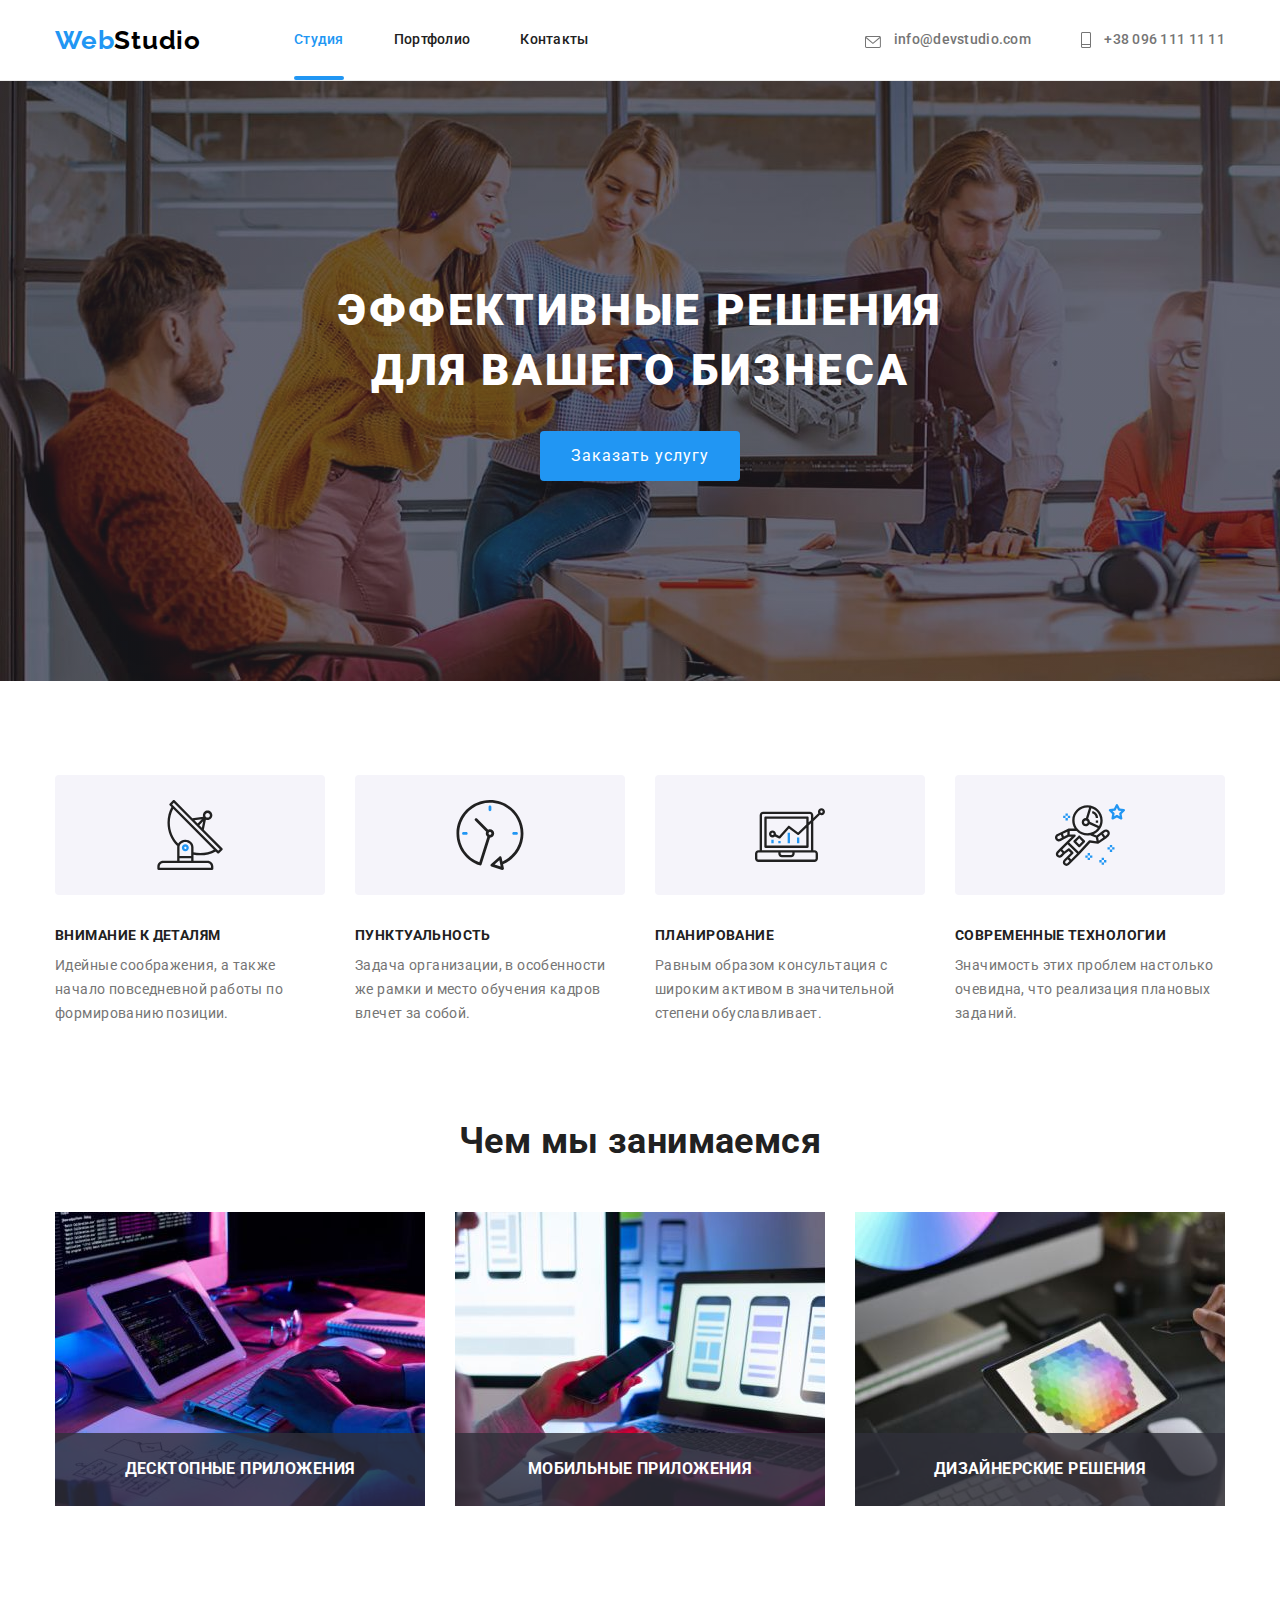
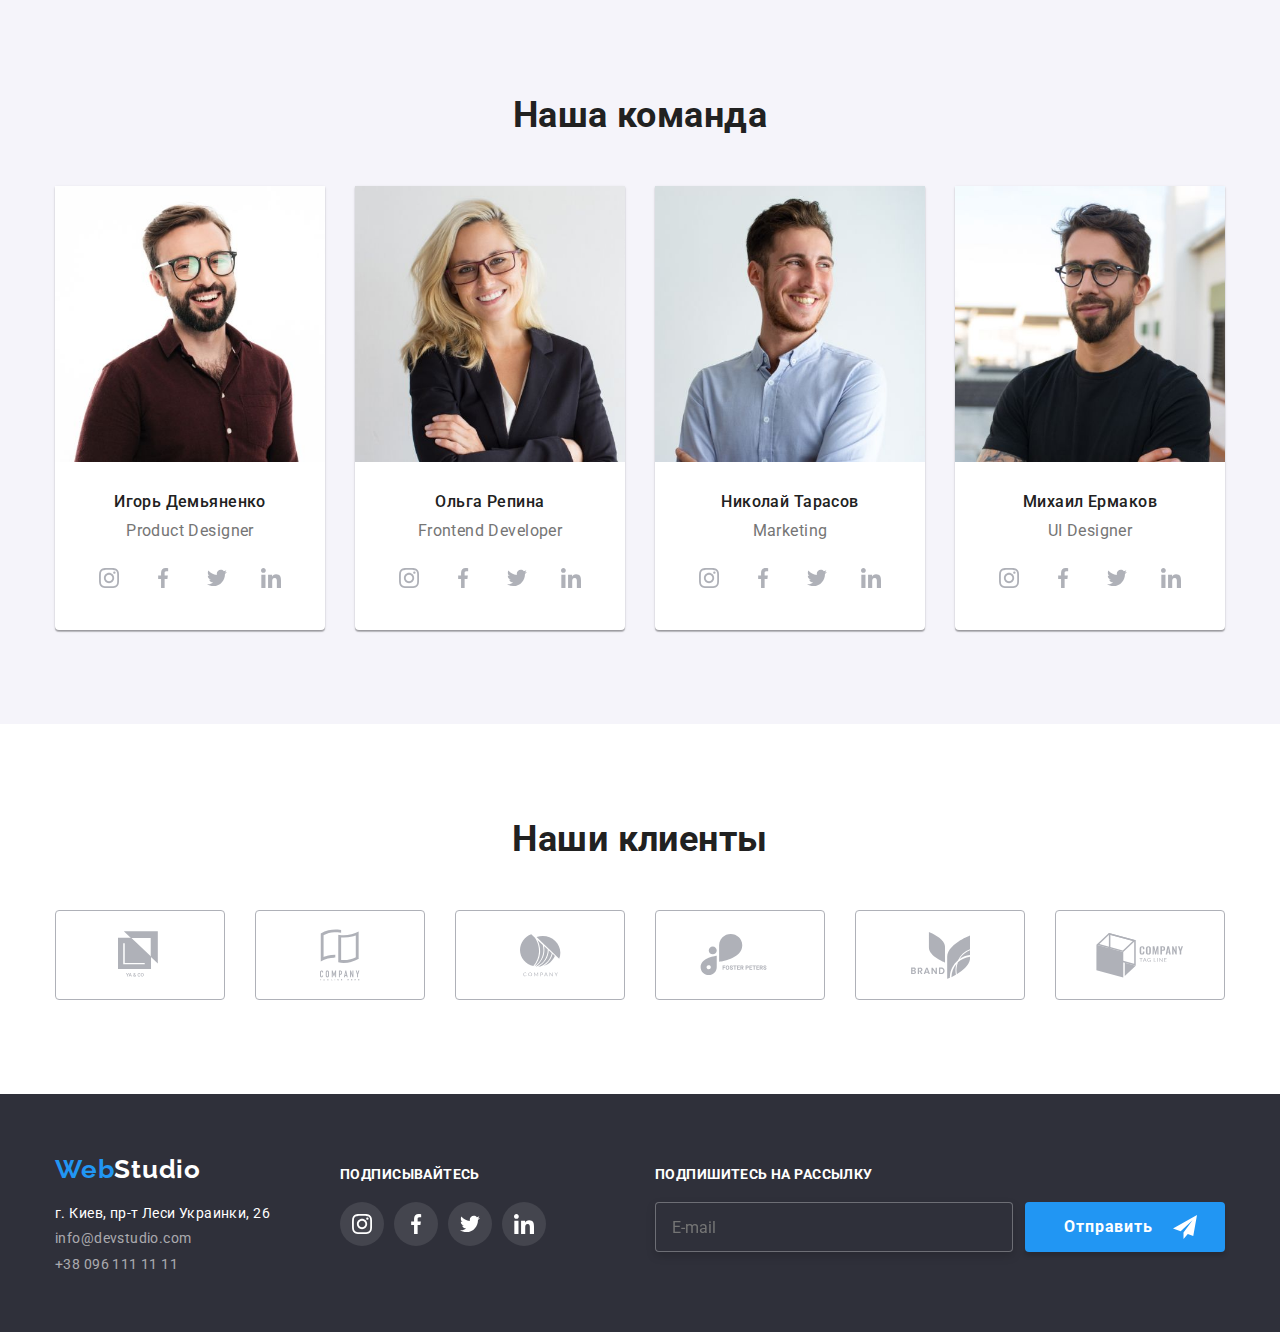
==== index.html @ 0c09c4d1 "Запил ДЗ" ====
<!DOCTYPE html>

<html lang="ru">
  <head>
    <meta charset="UTF-8" />
    <meta name="viewport" content="width=device-width, initial-scale=1.0" />
    <title>WebStudio</title>
    <link rel="stylesheet" href="https://cdnjs.cloudflare.com/ajax/libs/modern-normalize/1.0.0/modern-normalize.min.css">
    <link rel="preconnect" href="https://fonts.gstatic.com">
    <link 
      href="https://fonts.googleapis.com/css2?family=Raleway:wght@700&family=Roboto:wght@400;500;700;900&display=swap" 
      rel="stylesheet"
    />
    <link rel="stylesheet" href="./css/main.min.css" />
  </head>

  <body>
    <header>
      <nav class="container main-nav">
        <a href="./index.html" class="logo">Web<span class="header-logo-end">Studio</span></a>

        <div class="menu-container" id="menu-container" data-menu>
          <ul class="site-nav list">
            <li class="item"><a href="./index.html" class="link current">Студия</a></li>
            <li class="item"><a href="./portfolio.html" class="link">Портфолио</a></li>
            <li class="item"><a href="" class="link">Контакты</a></li>
          </ul>
          
          <ul class="auth-nav list">
            <li class="item">
              <a href="mailto:info@devstudio.com" class="link email">
                <svg class="address-icon" width="16px" height="12px">
                  <use href="./images/symbol-defs.svg#icon-envelope"></use>
                </svg>
                info@devstudio.com
              </a>
            </li>
            <li class="item number">
              <a href="tel:+380961111111" class="link number">
                <svg class="address-icon" width="10px" height="16px">
                  <use href="./images/symbol-defs.svg#icon-mobile"></use>
                </svg>
                +38 096 111 11 11
              </a>
            </li>
          </ul>
          
          <ul class="social-list list">
            <li class="item"><a href="">Instagram</a></li>
            <li class="item"><a href="">Twitter</a></li>
            <li class="item"><a href="">Facebook</a></li>
            <li class="item"><a href="">LinkedIn</a></li>
          </ul>
        </div>
        
        <button type="button" class="menu-button" aria-expanded="false" aria-controls="menu-container" data-menu-button>
          <svg class="menu-button-icon" width="40" height="40" aria-label="Переключатель мобильного меню">
            <use class="menu-button-close" href="./images/symbol-defs.svg#icon-menu-close"></use>
            <use class="menu-button-open" href="./images/symbol-defs.svg#icon-menu"></use>
          </svg>
        </button>
      </nav>
    </header>

    <main>
      <!--Герой-->
      <section class="hero">
        <h1>Эффективные решения<br/>для вашего бизнеса</h1>
        <button data-modal-open>Заказать услугу</button>
      </section>

      <!--Наши принципы-->
      <section class="principles">
        <h2 class="visually-hidden">Наши принципы</h2>

        <ul class="container principles-box list">
          <li class="item">
            <svg class="principle-icon" width="270px" height="120px">
              <use href="./images/symbol-defs.svg#icon-antenna"></use>
            </svg>
            <h3>Внимание к деталям</h3>
            <p>
              Идейные соображения, а также начало повседневной работы по формированию позиции.
            </p>
          </li>
          <li class="item">
            <svg class="principle-icon" width="270px" height="120px">
              <use href="./images/symbol-defs.svg#icon-clock"></use>
            </svg>
            <h3>Пунктуальность</h3>
            <p>
              Задача организации, в особенности же рамки и место обучения кадров влечет за собой.
            </p>
          </li>
          <li class="item">
            <svg class="principle-icon" width="270px" height="120px">
              <use href="./images/symbol-defs.svg#icon-diagram"></use>
            </svg>
            <h3>Планирование</h3>
            <p>
              Равным образом консультация с широким активом в значительной степени обуславливает.
            </p>
          </li>
          <li class="item">
            <svg class="principle-icon" width="270px" height="120px">
              <use href="./images/symbol-defs.svg#icon-astronaut"></use>
            </svg>
            <h3>Современные технологии</h3>
            <p>
              Значимость этих проблем настолько очевидна, что реализация плановых заданий.
            </p>
          </li>
        </ul>
      </section>
      
      <!--Чем мы занимаемся-->
      <section class="our-work">
        <h2>Чем мы занимаемся</h2>

        <ul class="container our-work-block list">
          <li class="item our-work-item">
            <img 
              srcset="./images/box1.jpg 1x, ./images/box1x2.jpg 2x,"
              src="./images/box1.jpg" 
              alt="Работа с планшетом" 
              width="370" 
            />
            <div class="our-work-description">
              <h3>Десктопные приложения</h3>
            </div>
          </li>
          <li class="item our-work-item">
            <img 
              srcset="./images/box2.jpg 1x, ./images/box2x2.jpg 2x,"
              src="./images/box2.jpg" 
              alt="Смартфон в руке" 
              width="370" 
            />
            <div class="our-work-description">
              <h3>Мобильные приложения</h3>
            </div>
          </li>
          <li class="item our-work-item">
            <img 
              srcset="./images/box3.jpg 1x, ./images/box3x2.jpg 2x,"
              src="./images/box3.jpg" 
              alt="Цветовая палитра на планшете" 
              width="370" 
            />
            <div class="our-work-description">
              <h3>Дизайнерские решения</h3>
            </div>
          </li>
        </ul>
      </section>

      <!--Наша команда-->
      <section class="team">
        <h2>Наша команда</h2>
        
        <ul class="container team-box list">
          <li class="item">
            <img 
              srcset="./images/dev1.jpg 1x, ./images/dev1x2.jpg 2x,"
              src="./images/dev1.jpg" 
              alt="Фото Игоря Демьяненко" 
              width="450" 
            />
            <h3>Игорь Демьяненко</h3>
            <p>Product Designer</p>
            <ul class="list social-block">
              <li>
                <a href="" class="social-link">
                  <svg class="social-icon">
                    <use href="./images/symbol-defs.svg#icon-instagram"></use>
                  </svg>
                </a>
              </li>
              <li>
                <a href="" class="social-link">
                  <svg class="social-icon">
                    <use href="./images/symbol-defs.svg#icon-facebook"></use>
                  </svg>
                </a>
              </li>
              <li>
                <a href="" class="social-link">
                  <svg class="social-icon">
                    <use href="./images/symbol-defs.svg#icon-twitter"></use>
                  </svg>
                </a>
              </li>
              <li>
                <a href="" class="social-link">
                  <svg class="social-icon">
                    <use href="./images/symbol-defs.svg#icon-linkedin"></use>
                  </svg>
                </a>
              </li>
            </ul>
          </li>
          <li class="item">
            <img 
              srcset="./images/dev2.jpg 1x, ./images/dev2x2.jpg 2x,"
              src="./images/dev2.jpg" 
              alt="Фото Ольги Репиной" 
              width="450" 
            />
            <h3>Ольга Репина</h3>
            <p>Frontend Developer</p>
            <ul class="list social-block">
              <li>
                <a href="" class="social-link">
                  <svg class="social-icon">
                    <use href="./images/symbol-defs.svg#icon-instagram"></use>
                  </svg>
                </a>
              </li>
              <li>
                <a href="" class="social-link">
                  <svg class="social-icon">
                    <use href="./images/symbol-defs.svg#icon-facebook"></use>
                  </svg>
                </a>
              </li>
              <li>
                <a href="" class="social-link">
                  <svg class="social-icon">
                    <use href="./images/symbol-defs.svg#icon-twitter"></use>
                  </svg>
                </a>
              </li>
              <li>
                <a href="" class="social-link">
                  <svg class="social-icon">
                    <use href="./images/symbol-defs.svg#icon-linkedin"></use>
                  </svg>
                </a>
              </li>
            </ul>
          </li>
          <li class="item">
            <img 
              srcset="./images/dev3.jpg 1x, ./images/dev3x2.jpg 2x,"
              src="./images/dev3.jpg" 
              alt="Фото Николая Тарасова" 
              width="450" 
            />
            <h3>Николай Тарасов</h3>
            <p>Marketing</p>
            <ul class="list social-block">
              <li>
                <a href="" class="social-link">
                  <svg class="social-icon">
                    <use href="./images/symbol-defs.svg#icon-instagram"></use>
                  </svg>
                </a>
              </li>
              <li>
                <a href="" class="social-link">
                  <svg class="social-icon">
                    <use href="./images/symbol-defs.svg#icon-facebook"></use>
                  </svg>
                </a>
              </li>
              <li>
                <a href="" class="social-link">
                  <svg class="social-icon">
                    <use href="./images/symbol-defs.svg#icon-twitter"></use>
                  </svg>
                </a>
              </li>
              <li>
                <a href="" class="social-link">
                  <svg class="social-icon">
                    <use href="./images/symbol-defs.svg#icon-linkedin"></use>
                  </svg>
                </a>
              </li>
            </ul>
          </li>
          <li class="item">
            <img 
              srcset="./images/dev4.jpg 1x, ./images/dev4x2.jpg 2x,"
              src="./images/dev4.jpg" 
              alt="Фото Михаила Ермакова" 
              width="450" />
            <h3>Михаил Ермаков</h3>
            <p>UI Designer</p>
            <ul class="list social-block">
              <li class="item">
                <a href="" class="social-link">
                  <svg class="social-icon">
                    <use href="./images/symbol-defs.svg#icon-instagram"></use>
                  </svg>
                </a>
              </li>
              <li class="item">
                <a href="" class="social-link">
                  <svg class="social-icon">
                    <use href="./images/symbol-defs.svg#icon-facebook"></use>
                  </svg>
                </a>
              </li>
              <li class="item">
                <a href="" class="social-link">
                  <svg class="social-icon">
                    <use href="./images/symbol-defs.svg#icon-twitter"></use>
                  </svg>
                </a>
              </li>
              <li class="item">
                <a href="" class="social-link">
                  <svg class="social-icon">
                    <use href="./images/symbol-defs.svg#icon-linkedin"></use>
                  </svg>
                </a>
              </li>
            </ul>
          </li>
        </ul>
      </section>

      <!-- Наши клиенты -->
      <section class="container clients">
        <h2>Наши клиенты</h2>
        <ul class="clients-list list">
          <li class="item">
            <a href="" class="clients-link">
              <svg class="clients-icon" width="44px" height="49px">
                <use href="./images/symbol-defs.svg#icon-logo1"></use>
              </svg>
            </a>
          </li>
          <li class="item">
            <a href="" class="clients-link">
              <svg class="clients-icon" width="40px" height="52px">
                <use href="./images/symbol-defs.svg#icon-logo2"></use>
              </svg>
            </a>
          </li>
          <li class="item">
            <a href="" class="clients-link">
              <svg class="clients-icon" width="41px" height="53px">
                <use href="./images/symbol-defs.svg#icon-logo3"></use>
              </svg>
            </a>
          </li>
          <li class="item">
            <a href="" class="clients-link">
              <svg class="clients-icon" width="80px" height="42px">
                <use href="./images/symbol-defs.svg#icon-logo4"></use>
              </svg>
            </a>
          </li>
          <li class="item">
            <a href="" class="clients-link">
              <svg class="clients-icon" width="59px" height="47px">
                <use href="./images/symbol-defs.svg#icon-logo5"></use>
              </svg>
            </a>
          </li>
          <li class="item">
            <a href="" class="clients-link">
              <svg class="clients-icon" width="88px" height="45px">
                <use href="./images/symbol-defs.svg#icon-logo6"></use>
              </svg>
            </a>
          </li>
        </ul>
      </section>
    </main>

    <footer>
      <div class="container">
        <div class="footer-address">
          <a href="./index.html" class="logo">Web<span class="footer-logo-end">Studio</span></a>
        
          <ul class="list">
            <li class="item">
              <address>г. Киев, пр-т Леси Украинки, 26</address>
            </li>
            <li class="item"><a href="mailto:info@devstudio.com" class="link">info@devstudio.com</a></li>
            <li class="item"><a href="tel:+380961111111" class="link">+38 096 111 11 11</a></li>
          </ul>
        </div>
        
        <div class="footer-social">
          <h2>Подписывайтесь</h2>
          <ul class="list social-block">
            <li class="item">
              <a href="" class="social-link">
                <svg class="social-icon">
                  <use href="./images/symbol-defs.svg#icon-instagram"></use>
                </svg>
              </a>
            </li>
            <li class="item">
              <a href="" class="social-link">
                <svg class="social-icon">
                  <use href="./images/symbol-defs.svg#icon-facebook"></use>
                </svg>
              </a>
            </li>
            <li class="item">
              <a href="" class="social-link">
                <svg class="social-icon">
                  <use href="./images/symbol-defs.svg#icon-twitter"></use>
                </svg>
              </a>
            </li>
            <li class="item">
              <a href="" class="social-link">
                <svg class="social-icon">
                  <use href="./images/symbol-defs.svg#icon-linkedin"></use>
                </svg>
              </a>
            </li>
          </ul>
        </div>

        <div class="footer-form">
          <h2>Подпишитесь на рассылку</h2>

          <form class="js-speaker-form">
            <input class="footer-input" type="email" name="mail" id="mail" placeholder="E-mail" />
            <div class="send-button">
              <button class="footer-button" type="submit">Отправить</button>
              <svg class="send-icon" width="24px" height="24px">
                <use href="./images/symbol-defs.svg#icon-send"></use>
              </svg>
            </div>
          </form>
        </div>
      </div>
    </footer>

    <div class="backdrop is-hidden" data-modal>
      <div class="modal">
        <h2>Оставьте свои данные, мы вам перезвоним</h2>
        
        <form class="form js-speaker-form">
          <div class="form-field">
            <label for="name">Имя</label>
            <div class="input-area">
              <input class="form-input" type="text" name="name" id="name" autofocus />
              <svg class="form-icon">
                <use href="./images/symbol-defs.svg#icon-person-black"></use>
              </svg>
            </div>
          </div>
          
          <div class="form-field">
            <label for="tel">Телефон</label>
            <div class="input-area">
              <input class="form-input" type="tel" name="tel" id="tel" />
              <svg class="form-icon">
                <use href="./images/symbol-defs.svg#icon-phone-black"></use>
              </svg>
            </div>
          </div>
          
          <div class="form-field">
            <label for="mail">Почта</label>
            <div class="input-area">
              <input class="form-input" type="email" name="mail" id="mail" />
              <svg class="form-icon">
                <use href="./images/symbol-defs.svg#icon-email-black"></use>
              </svg>
            </div>
          </div>

          <div class="form-field">
            <label for="comment">Комментарий</label>
            <textarea class="form-input comment-field" name="comment" id="comment" rows="8" placeholder="Введите текст"></textarea>
          </div>

          <div class="form-checkbox">
            <input class="check" type="checkbox" name="policy" id="checkbox" />
            <label for="checkbox" class="label-check">Соглашаюсь с рассылкой и принимаю <a href="">Условия договора</a></label>
          </div>

          <button class="form-button" type="submit">Отправить</button>
        </form>

        <button data-modal-close>
          <svg class="close-icon" width="30px" height="30px">
            <use href="./images/symbol-defs.svg#icon-close"></use>
          </svg>
        </button>
      </div>
    </div>

    <script src="./js/menu.js"></script>

    <script src="./js/modal.js"></script>

    <script>
      (() => {
        document
          .querySelector('.js-speaker-form')
          .addEventListener('submit', e => {
            e.preventDefault();

            new FormData(e.currentTarget).forEach((value, name) =>
              console.log(`${name}: ${value}`),
            );

            e.currentTarget.reset();
          });
      })();
    </script>
  </body>
</html>
---- css/main.min.css ----
/*! modern-normalize v1.0.0 | MIT License | https://github.com/sindresorhus/modern-normalize */*,*::before,*::after{-webkit-box-sizing:border-box;box-sizing:border-box}:root{-moz-tab-size:4;-o-tab-size:4;tab-size:4}html{line-height:1.15;-webkit-text-size-adjust:100%}body{margin:0}body{font-family:system-ui,-apple-system,"Segoe UI",Roboto,Helvetica,Arial,sans-serif,"Apple Color Emoji","Segoe UI Emoji"}hr{height:0;color:inherit}abbr[title]{-webkit-text-decoration:underline dotted;text-decoration:underline dotted}b,strong{font-weight:bolder}code,kbd,samp,pre{font-family:ui-monospace, SFMono-Regular, Consolas, "Liberation Mono", Menlo, monospace;font-size:1em}small{font-size:80%}sub,sup{font-size:75%;line-height:0;position:relative;vertical-align:baseline}sub{bottom:-0.25em}sup{top:-0.5em}table{text-indent:0;border-color:inherit}button,input,optgroup,select,textarea{font-family:inherit;font-size:100%;line-height:1.15;margin:0}button,select{text-transform:none}button,[type="button"],[type="reset"],[type="submit"]{-webkit-appearance:button}::-moz-focus-inner{border-style:none;padding:0}:-moz-focusring{outline:1px dotted ButtonText}:-moz-ui-invalid{box-shadow:none}legend{padding:0}progress{vertical-align:baseline}::-webkit-inner-spin-button,::-webkit-outer-spin-button{height:auto}[type="search"]{-webkit-appearance:textfield;outline-offset:-2px}::-webkit-search-decoration{-webkit-appearance:none}::-webkit-file-upload-button{-webkit-appearance:button;font:inherit}summary{display:list-item}header .link,.backdrop,.modal,.form-input,.form-icon,.label-check::before,.close-icon,.social-link,.clients-link,.portfolio-nav button,.portfolio-card>.item,.portfolio-overlay{-webkit-transition-property:all;transition-property:all;-webkit-transition-duration:250ms;transition-duration:250ms;-webkit-transition-timing-function:cubic-bezier(0.4, 0, 0.2, 1);transition-timing-function:cubic-bezier(0.4, 0, 0.2, 1)}body{background-color:#fff;color:#757575;font-family:Roboto, sans-serif;font-size:14px;letter-spacing:0.03em}body.modal-open{overflow:hidden}h1,h2,h3{color:#212121;font-weight:bold;margin-top:0px;margin-bottom:0px}h2{font-size:36px;line-height:1.17;text-align:center}p{margin-top:0px;margin-bottom:0px}img{display:block;max-width:-webkit-max-content;max-width:-moz-max-content;max-width:max-content;height:auto}.list{padding:0;margin:0;list-style:none}.visually-hidden{position:absolute;clip:rect(0 0 0 0);width:1px;height:1px;margin:-1px}.container{-webkit-box-sizing:border-box;box-sizing:border-box;padding-left:15px;padding-right:15px;margin-left:auto;margin-right:auto}@media screen and (max-width: 479px){.container{max-width:479px}}@media screen and (min-width: 480px){.container{width:480px}}@media screen and (min-width: 768px){.container{width:768px}}@media screen and (min-width: 1200px){.container{width:1200px}}.logo{color:#2196f3;font-family:Raleway;font-style:normal;font-weight:bold;font-size:24px;line-height:1.167em;letter-spacing:0.03em;text-decoration:none;margin-top:auto;margin-bottom:auto}.logo .header-logo-end{color:#000000}.logo .footer-logo-end{color:#fff}@media screen and (min-width: 1200px){.logo{font-size:26px;line-height:1.192em}}header{position:relative;font-style:normal;border-bottom:1px solid #ececec}header .link{color:#212121;font-weight:500;line-height:1.14;letter-spacing:0.02em;text-decoration:none}header .link:hover,header .link:focus{color:#2196f3}header .link.current{color:#2196f3}@media screen and (max-width: 767px){header .link{font-size:40px;line-height:47px}}.main-nav{display:-webkit-box;display:-ms-flexbox;display:flex}@media screen and (min-width: 768px){.main-nav .link{display:inline-block;padding-top:32px;padding-bottom:32px}}.main-nav svg{vertical-align:sub}@media screen and (max-width: 767px){.main-nav .logo{margin-top:16px;margin-bottom:16px}}.menu-container{width:100%}@media screen and (max-width: 767px){.menu-container{display:none;position:absolute;top:0%;left:0;padding-top:48px;padding-left:40px;background-color:#fff}.menu-container.is-open{display:block}}@media screen and (min-width: 768px){.menu-container{position:relative;display:-webkit-box;display:-ms-flexbox;display:flex}}@media screen and (max-width: 767px){.site-nav{margin-bottom:270px}}@media screen and (min-width: 768px){.site-nav{display:-webkit-box;display:-ms-flexbox;display:flex}}@media screen and (min-width: 768px) and (max-width: 1199px){.site-nav{margin-left:80px}}@media screen and (min-width: 1200px){.site-nav{margin-left:93px;margin-right:auto}}@media screen and (max-width: 767px){.site-nav .item{margin-bottom:32px}}@media screen and (max-width: 767px){.site-nav .link{font-size:40px;line-height:47px}}@media screen and (min-width: 768px){.site-nav>.item+.item{margin-left:50px}}.auth-nav{display:-webkit-box;display:-ms-flexbox;display:flex}@media screen and (max-width: 768px){.auth-nav{width:300px;-webkit-box-orient:vertical;-webkit-box-direction:reverse;-ms-flex-direction:column-reverse;flex-direction:column-reverse;margin-bottom:32px}}@media screen and (max-width: 1199px){.auth-nav{-ms-flex-wrap:wrap;flex-wrap:wrap}}@media screen and (min-width: 768px) and (max-width: 1199px){.auth-nav{margin-left:auto}}@media screen and (min-width: 768px) and (max-width: 1199px){.auth-nav{position:absolute;-ms-flex-wrap:wrap;flex-wrap:wrap;width:145px;top:21px;right:15px}}@media screen and (max-width: 768px){.auth-nav>.item{margin-bottom:32px}}@media screen and (min-width: 768px) and (max-width: 1199px){.auth-nav>.item+.item{margin-top:10px}}@media screen and (min-width: 1200px){.auth-nav>.item+.item{margin-left:50px}}.auth-nav .link{color:#757575}@media screen and (min-width: 768px) and (max-width: 1199px){.auth-nav .link{padding-top:0px;padding-bottom:0px;font-size:12px;line-height:1.167em}}@media screen and (max-width: 767px){.link.number{font-size:34px;line-height:40px;color:#2196f3}}@media screen and (max-width: 767px){.link.email{font-size:24px;line-height:28px}}.address-icon{fill:currentColor;margin-right:8px}@media screen and (max-width: 767px){.address-icon{display:none}}@media screen and (min-width: 1200px){.address-icon{margin-right:10px}}.social-list{display:-webkit-box;display:-ms-flexbox;display:flex}@media screen and (min-width: 768px){.social-list{display:none}}.social-list .item+.item{margin-left:20px}.social-list a{font-size:18px;line-height:22px;text-decoration:none;color:#2196f3}.current{display:inline-block;position:relative;color:#2196f3}@media screen and (min-width: 768px){.current::after{display:block;position:absolute;content:" ";background-color:#2196f3;border-radius:2px;bottom:0;left:0;width:100%;height:4px}}.menu-button{margin-left:auto;margin-right:10px;z-index:3;background-color:#fff}@media screen and (min-width: 768px){.menu-button{display:none}}.menu-button .menu-button-close{display:none}.menu-button.is-open .menu-button-close{display:block}.menu-button.is-open .menu-button-open{display:none}.menu-button-icon{fill:#212121}.menu-button-icon:hover,.menu-button-icon:focus{fill:#2196f3}.hero{max-width:1600px;height:600px;margin-left:auto;margin-right:auto;background-color:#2f303a;padding-top:200px;padding-bottom:200px;text-align:center;background-size:cover}@media screen and (max-width: 479px){.hero{background-image:-webkit-gradient(linear, left top, right top, from(rgba(47,48,58,0.4)), to(rgba(47,48,58,0.4))),url(../images/header/header480.jpg);background-image:linear-gradient(to right, rgba(47,48,58,0.4), rgba(47,48,58,0.4)),url(../images/header/header480.jpg)}}@media screen and (min-width: 480px){.hero{background-image:-webkit-gradient(linear, left top, right top, from(rgba(47,48,58,0.4)), to(rgba(47,48,58,0.4))),url(../images/header/header768.jpg);background-image:linear-gradient(to right, rgba(47,48,58,0.4), rgba(47,48,58,0.4)),url(../images/header/header768.jpg)}}@media screen and (min-width: 768px){.hero{background-image:-webkit-gradient(linear, left top, right top, from(rgba(47,48,58,0.4)), to(rgba(47,48,58,0.4))),url(../images/header/header1600.jpg);background-image:linear-gradient(to right, rgba(47,48,58,0.4), rgba(47,48,58,0.4)),url(../images/header/header1600.jpg)}}.hero>h1{margin-bottom:0px;color:#fff;font-weight:900;font-size:44px;line-height:1.36;letter-spacing:0.06em;text-transform:uppercase}button{border-radius:4px;border:none;cursor:pointer}.hero>button{margin-top:30px;width:200px;height:50px;color:#fff;background-color:#2196f3;font-size:16px;line-height:1.88;text-align:center;letter-spacing:0.06em}.backdrop{position:fixed;top:0;left:0;width:100%;height:100%;background-color:rgba(0,0,0,0.2);opacity:1;overflow-y:scroll;z-index:20}.backdrop.is-hidden{opacity:0;pointer-events:none}.backdrop.is-hidden .modal{-webkit-transform:translate(-50%, -50%) scale(0.5);transform:translate(-50%, -50%) scale(0.5)}.modal{position:absolute;top:50%;left:50%;width:100%;background:#fff;-webkit-box-shadow:0px 1px 3px rgba(0,0,0,0.12),0px 1px 1px rgba(0,0,0,0.14),0px 2px 1px rgba(0,0,0,0.2);box-shadow:0px 1px 3px rgba(0,0,0,0.12),0px 1px 1px rgba(0,0,0,0.14),0px 2px 1px rgba(0,0,0,0.2);border-radius:4px;-webkit-transform:translate(-50%, -50%) scale(1);transform:translate(-50%, -50%) scale(1)}@media screen and (min-width: 480px) and (max-width: 1199px){.modal{width:450px;height:608px}}@media screen and (min-width: 1200px){.modal{width:528px;height:581px}}.modal>h2{font-weight:700;font-size:20px;line-height:23px;text-align:center;letter-spacing:0.03em;margin-top:40px;margin-left:40px;margin-right:40px;margin-bottom:12px}.form{margin-top:12px;margin-bottom:40px;margin-right:40px;margin-left:40px}.form-field{display:block;position:relative;margin-top:4px;margin-bottom:10px}.form-input{width:100%;height:40px;padding-left:32px;border:1px solid rgba(33,33,33,0.2);border-radius:4px}.form-icon{position:absolute;display:inline-block;width:18px;height:18px;background-size:contain;left:12px;bottom:11px}.form-input:focus{border:1px solid #2196f3}.form-input:focus+.form-icon{fill:#2196f3}.comment-field{resize:none;height:120px;margin-top:4px;margin-bottom:20px;padding-left:16px;padding-right:16px;padding-top:12px;padding-bottom:12px;border:1px solid rgba(33,33,33,0.2);-webkit-box-sizing:border-box;box-sizing:border-box;border-radius:4px}.form-checkbox{position:relative;margin-bottom:30px;margin-left:13px}.check{position:absolute;width:1px;height:1px;margin:-1px;border:0;padding:0;clip:rect(0 0 0 0);overflow:hidden}.label-check{line-height:24px;letter-spacing:0.03em;color:#757575}.label-check>a{text-decoration:none;color:#2196f3}.label-check::before{display:inline-block;content:" ";width:16px;height:15px;margin-right:7px;border:2px solid #212121;border-radius:2px}.check:checked+.label-check::before{background-color:#2196f3;border-color:#2196f3;fill:#fff;background-image:url("../images/icon-check.svg");background-size:contain;background-origin:border-box}.form-button{display:block;width:200px;height:50px;border-radius:4px;text-align:center;margin-right:auto;margin-left:auto;font-weight:700;font-size:16px;line-height:30px;letter-spacing:0.06em;color:#fff;background-color:#2196f3;-webkit-box-shadow:0px 4px 4px rgba(0,0,0,0.15);box-shadow:0px 4px 4px rgba(0,0,0,0.15)}.close-icon{position:absolute;top:14px;right:14px;padding:5px;border:1px solid rgba(0,0,0,0.1);border-radius:50%}.close-icon:hover,.close-icon:focus{fill:#2196f3}.principles{padding-top:94px;padding-bottom:94px}.principles h3{font-size:14px;line-height:1.14;text-transform:uppercase}@media screen and (max-width: 767px){.principles h3{text-align:center}}.principles-box h3{margin-bottom:10px}.principles p{line-height:1.71}@media screen and (min-width: 768px){.principles-box{display:-webkit-box;display:-ms-flexbox;display:flex;-ms-flex-wrap:wrap;flex-wrap:wrap}}@media screen and (min-width: 768px){.principles-box>.item{width:354px}}@media screen and (min-width: 1200px){.principles-box>.item{width:270px}}@media screen and (max-width: 767px){.principles-box>.item+.item{margin-top:30px}}@media screen and (min-width: 1200px){.principles-box>.item+.item{margin-left:30px}}@media screen and (min-width: 768px) and (max-width: 1199px){.principles-box>.item:nth-child(even){margin-left:30px}}@media screen and (min-width: 768px) and (max-width: 1199px){.principles-box>.item:nth-child(-n+2){margin-bottom:30px}}.principle-icon{-webkit-box-align:center;-ms-flex-align:center;align-items:center;background-color:#f5f4fa;border-radius:4px;width:100%;padding-top:25px;padding-bottom:25px;margin-bottom:30px}@media screen and (max-width: 767px){.principle-icon{display:block}}.our-work{padding-bottom:94px}@media screen and (max-width: 1199px){.our-work{display:none}}.our-work-block{display:-webkit-box;display:-ms-flexbox;display:flex;padding-top:50px}.our-work-item{position:relative;height:294px;padding-right:30px}.our-work-description{position:absolute;width:370px;left:0;bottom:0px;padding-top:27px;padding-bottom:27px;text-align:center;background-color:rgba(47,48,58,0.8)}.our-work-description>h3{text-transform:uppercase;color:#fff}.team{background-color:#f5f4fa;padding-top:94px;padding-bottom:94px}@media screen and (min-width: 768px){.team-box{display:-webkit-box;display:-ms-flexbox;display:flex;-ms-flex-wrap:wrap;flex-wrap:wrap}}.team h2{padding-bottom:50px}.team h3{padding-top:30px;padding-bottom:10px;font-weight:500;font-size:16px;line-height:1.19;text-align:center}.team p{padding-bottom:16px;font-size:16px;line-height:1.19;text-align:center}.team-box>.item{background-color:#fff;-webkit-box-shadow:0px 1px 3px rgba(0,0,0,0.12),0px 1px 1px rgba(0,0,0,0.14),0px 2px 1px rgba(0,0,0,0.2);box-shadow:0px 1px 3px rgba(0,0,0,0.12),0px 1px 1px rgba(0,0,0,0.14),0px 2px 1px rgba(0,0,0,0.2);border-radius:0px 0px 4px 4px}@media screen and (min-width: 768px){.team-box>.item{width:354px}}@media screen and (min-width: 1200px){.team-box>.item{width:270px}}@media screen and (max-width: 767px){.team-box>.item+.item{margin-top:30px}}@media screen and (min-width: 1200px){.team-box>.item+.item{margin-left:30px}}@media screen and (min-width: 768px) and (max-width: 1199px){.team-box>.item:nth-child(even){margin-left:30px}}@media screen and (min-width: 768px) and (max-width: 1199px){.team-box>.item:nth-child(-n+2){margin-bottom:30px}}.team-box>.item>img{width:100%}.social-block{display:-webkit-box;display:-ms-flexbox;display:flex;-webkit-box-align:center;-ms-flex-align:center;align-items:center;-webkit-box-pack:center;-ms-flex-pack:center;justify-content:center;padding-bottom:30px}footer .social-block{padding-bottom:0px}.social-link{width:44px;height:44px;display:-webkit-inline-box;display:-ms-inline-flexbox;display:inline-flex;-webkit-box-align:center;-ms-flex-align:center;align-items:center;-webkit-box-pack:center;-ms-flex-pack:center;justify-content:center;border:none;border-radius:50%}.social-block>li{margin-right:10px}.social-block>li:last-child{margin-right:0px}.social-icon{width:20px;height:20px;fill:currentColor}.footer-social{margin-left:70px}.footer-social .social-link{background-color:rgba(255,255,255,0.1);color:#fff}.team-box .social-link{color:#afb1b8}.social-link:hover,.social-link:focus{color:#fff;background-color:#2196f3}.clients{padding-top:94px;padding-bottom:94px}.clients-list{display:-webkit-box;display:-ms-flexbox;display:flex;-ms-flex-wrap:wrap;flex-wrap:wrap;padding-top:50px;margin-bottom:-30px;margin-right:-30px}.clients-list>.item{margin-bottom:30px;margin-right:30px}@media screen and (max-width: 479px){.clients-list>.item{width:calc(50% - 30px)}}@media screen and (min-width: 480px){.clients-list>.item{width:210px}}@media screen and (min-width: 768px){.clients-list>.item{width:226px}}@media screen and (min-width: 1200px){.clients-list>.item{width:170px}}.clients-link{display:-webkit-inline-box;display:-ms-inline-flexbox;display:inline-flex;-webkit-box-align:center;-ms-flex-align:center;align-items:center;-webkit-box-pack:center;-ms-flex-pack:center;justify-content:center;height:90px;width:100%;color:#afb1b8;border:1px solid #afb1b8;border-radius:4px;border-color:currentColor}.clients-link:hover,.clients-link:focus{color:#2196f3;border-color:#2196f3}.clients-icon{fill:currentColor}.portfolio{padding-top:60px;padding-bottom:30px}@media screen and (min-width: 1200px){.portfolio{padding-top:94px;padding-bottom:64px}}.portfolio-nav{display:-webkit-box;display:-ms-flexbox;display:flex;-ms-flex-wrap:wrap;flex-wrap:wrap;-webkit-box-pack:center;-ms-flex-pack:center;justify-content:center;margin-bottom:50px}@media screen and (max-width: 767px){.portfolio-nav{-webkit-box-pack:left;-ms-flex-pack:left;justify-content:left}}@media screen and (max-width: 767px){.portfolio-nav .item:nth-child(-n+3){margin-bottom:15px}}@media screen and (max-width: 767px){.portfolio-nav .item:nth-child(3){margin-right:auto}}.portfolio-nav .item+.item{margin-left:8px}@media screen and (max-width: 767px){.portfolio-nav .item:nth-child(4){margin-left:0}}.portfolio-nav button{color:#212121;background-color:#f5f4fa;font-weight:500;font-size:16px;line-height:1.63;text-align:center;padding-top:6px;padding-bottom:6px;padding-left:22px;padding-right:22px;border-radius:4px}.portfolio-nav button:hover,.portfolio-nav button:focus{color:#fff;background-color:#2196f3;-webkit-box-shadow:0px 3px 1px rgba(0,0,0,0.1),0px 1px 2px rgba(0,0,0,0.08),0px 2px 2px rgba(0,0,0,0.12);box-shadow:0px 3px 1px rgba(0,0,0,0.1),0px 1px 2px rgba(0,0,0,0.08),0px 2px 2px rgba(0,0,0,0.12)}.portfolio h3{font-weight:700;font-size:18px;line-height:2;letter-spacing:0.06em}.portfolio p{font-size:16px;line-height:1.88}.portfolio-card{display:-webkit-box;display:-ms-flexbox;display:flex;-ms-flex-wrap:wrap;flex-wrap:wrap}.portfolio-card img{width:100%}.portfolio-card>.item{background:#fff;border:1px solid #eeeeee;margin-bottom:30px}.portfolio-card>.item:hover,.portfolio-card>.item:focus{border:1px solid #eeeeee;-webkit-box-shadow:0px 1px 1px rgba(0,0,0,0.12),0px 4px 4px rgba(0,0,0,0.06),1px 4px 6px rgba(0,0,0,0.16);box-shadow:0px 1px 1px rgba(0,0,0,0.12),0px 4px 4px rgba(0,0,0,0.06),1px 4px 6px rgba(0,0,0,0.16)}@media screen and (max-width: 767px){.portfolio-card>.item{width:450px}}@media screen and (min-width: 768px){.portfolio-card>.item{width:354px;margin-right:30px}}@media screen and (min-width: 1200px){.portfolio-card>.item{width:370px}}@media screen and (min-width: 768px) and (max-width: 1199px){.portfolio-card>.item:nth-child(even){margin-right:0px}}@media screen and (min-width: 1200px){.portfolio-card>.item:nth-child(3n){margin-right:0px}}.card-description{margin-top:20px;margin-bottom:20px;margin-left:24px;margin-right:24px}.portfolio-card h3{margin-bottom:4px}.portfolio-photo{position:relative;overflow:hidden}.portfolio-overlay{position:absolute;width:100%;height:100%;left:0;bottom:0;padding-top:63px;padding-bottom:63px;padding-left:24px;padding-right:24px;color:#fff;background-color:rgba(33,150,243,0.9);-webkit-transform:translateY(100%);transform:translateY(100%)}.portfolio-card>.item:hover .portfolio-overlay,.portfolio-card>.item:focus .portfolio-overlay{-webkit-transform:translateY(0%);transform:translateY(0%)}footer{background-color:#2f303a}footer .container{padding-top:60px;padding-bottom:60px}@media screen and (min-width: 768px){footer .container{display:-webkit-box;display:-ms-flexbox;display:flex;-ms-flex-wrap:wrap;flex-wrap:wrap}}@media screen and (max-width: 1199px){footer .container{text-align:center}}footer h2{font-weight:bold;font-size:14px;line-height:16px;letter-spacing:0.03em;text-transform:uppercase;margin-top:12px;margin-bottom:20px;text-align:left;color:#fff}@media screen and (max-width: 1199px){footer h2{text-align:center}}@media screen and (max-width: 767px){.footer-address{margin-left:auto;margin-right:auto}}@media screen and (min-width: 768px) and (max-width: 1199px){.footer-address{margin-left:61px;margin-right:165px}}@media screen and (max-width: 1199px){.footer-address{margin-bottom:60px}}.footer-address .list{margin-top:20px}.footer-address .item+.item{margin-top:9px}footer address{color:#fff;font-style:normal}footer .link{color:rgba(255,255,255,0.6);text-decoration:none}@media screen and (max-width: 767px){.footer-social{margin-left:auto;margin-right:auto}}@media screen and (min-width: 768px) and (max-width: 1199px){.footer-social{margin-left:0px;margin-right:74px}}@media screen and (max-width: 1199px){.footer-social{margin-bottom:60px}}.footer-form{display:block;margin-left:auto}@media screen and (max-width: 1199px){.footer-form{margin-left:auto;margin-right:auto}}@media screen and (max-width: 1199px){footer h2{margin-top:0px}}.footer-form>form{display:block}@media screen and (min-width: 1200px){.footer-form>form{display:-webkit-box;display:-ms-flexbox;display:flex}}.send-button{position:relative;width:200px;height:50px}@media screen and (max-width: 1199px){.send-button{margin-left:auto;margin-right:auto}}.footer-button{width:200px;height:50px;padding-left:29px;padding-right:62px;font-weight:bold;font-size:16px;line-height:30px;letter-spacing:0.06em;color:#fff;background-color:#2196f3;-webkit-box-shadow:0px 4px 4px rgba(0,0,0,0.15);box-shadow:0px 4px 4px rgba(0,0,0,0.15);border-radius:4px}.footer-input{width:100%;height:50px;padding-left:16px;font-size:16px;display:-webkit-box;display:-ms-flexbox;display:flex;-webkit-box-align:center;-ms-flex-align:center;align-items:center;color:rgba(255,255,255,0.6);background-color:#2f303a;border:1px solid rgba(255,255,255,0.3);-webkit-filter:drop-shadow(0px 4px 4px rgba(0,0,0,0.15));filter:drop-shadow(0px 4px 4px rgba(0,0,0,0.15));border-radius:4px}@media screen and (min-width: 768px){.footer-input{width:450px}}@media screen and (max-width: 1199px){.footer-input{margin-bottom:20px}}@media screen and (min-width: 1200px){.footer-input{width:358px;margin-right:12px}}.send-icon{position:absolute;right:28px;bottom:13px}
/*# sourceMappingURL=main.min.css.map */
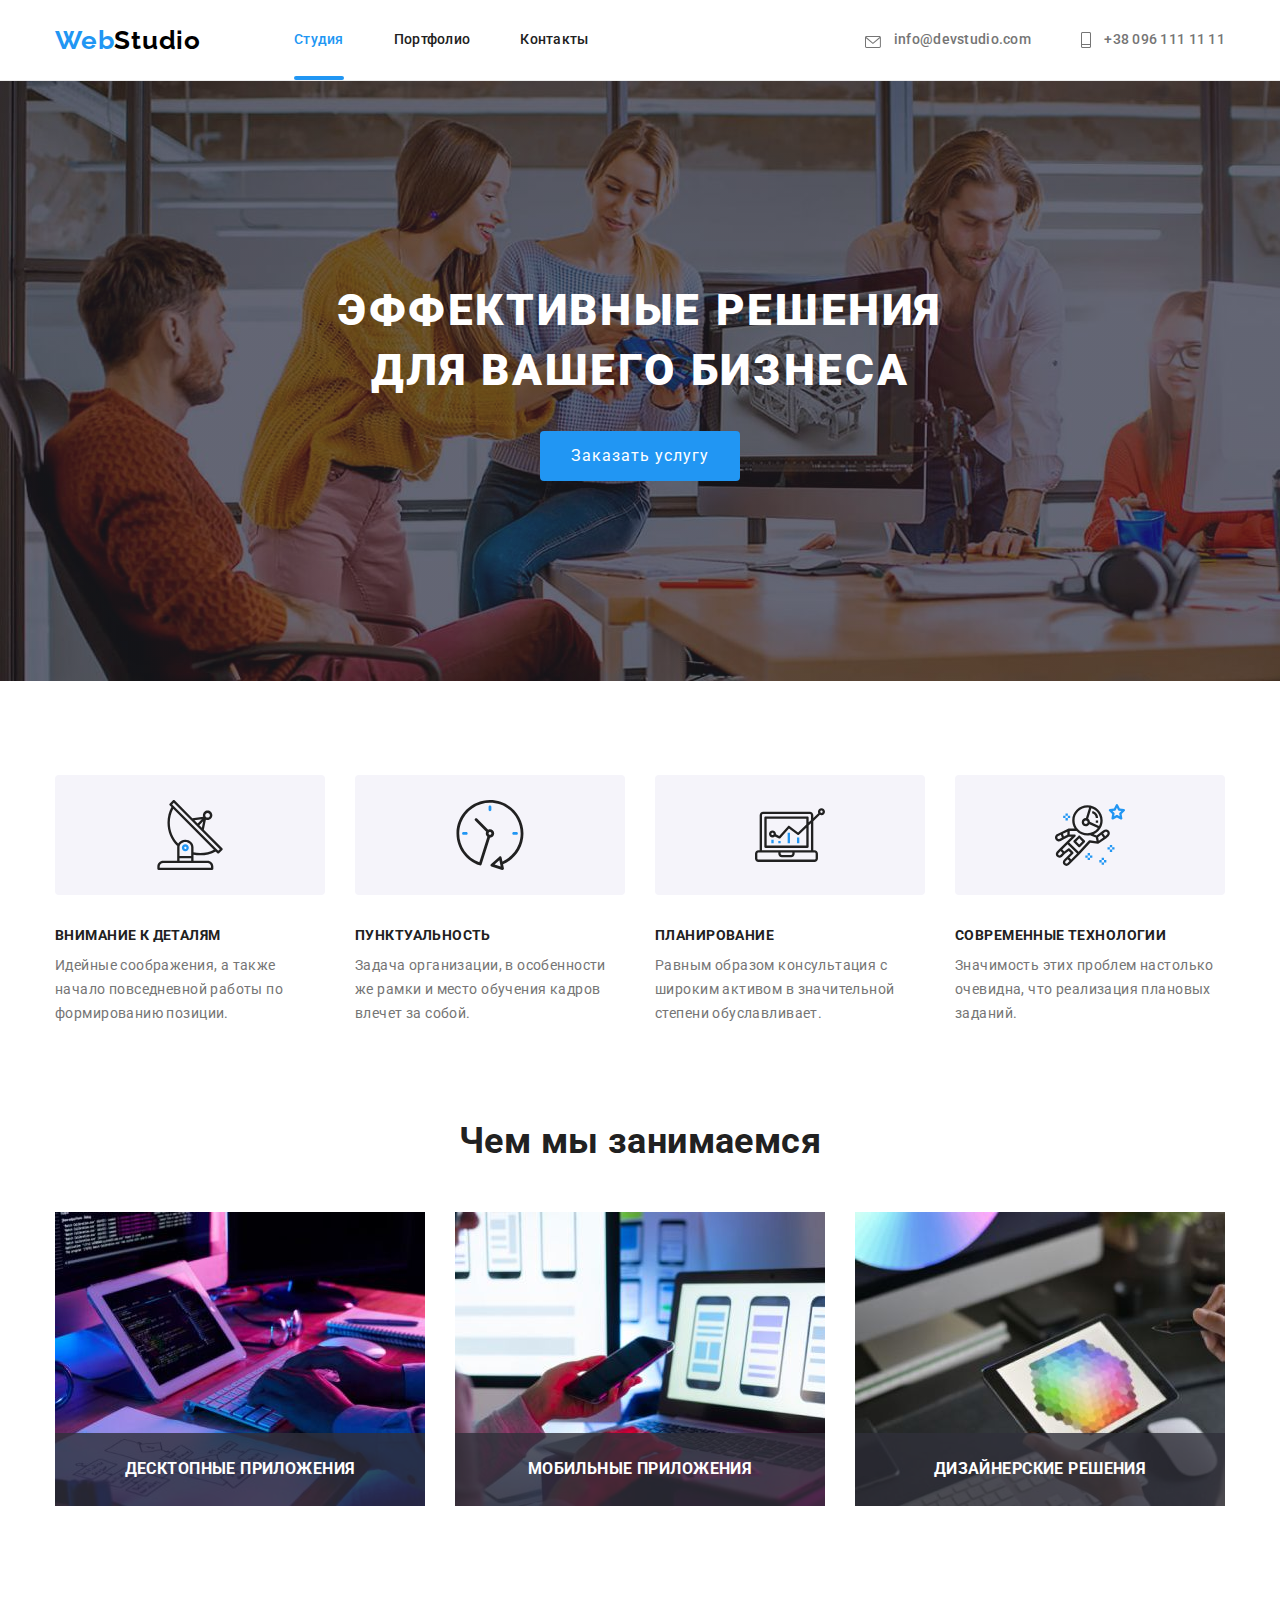
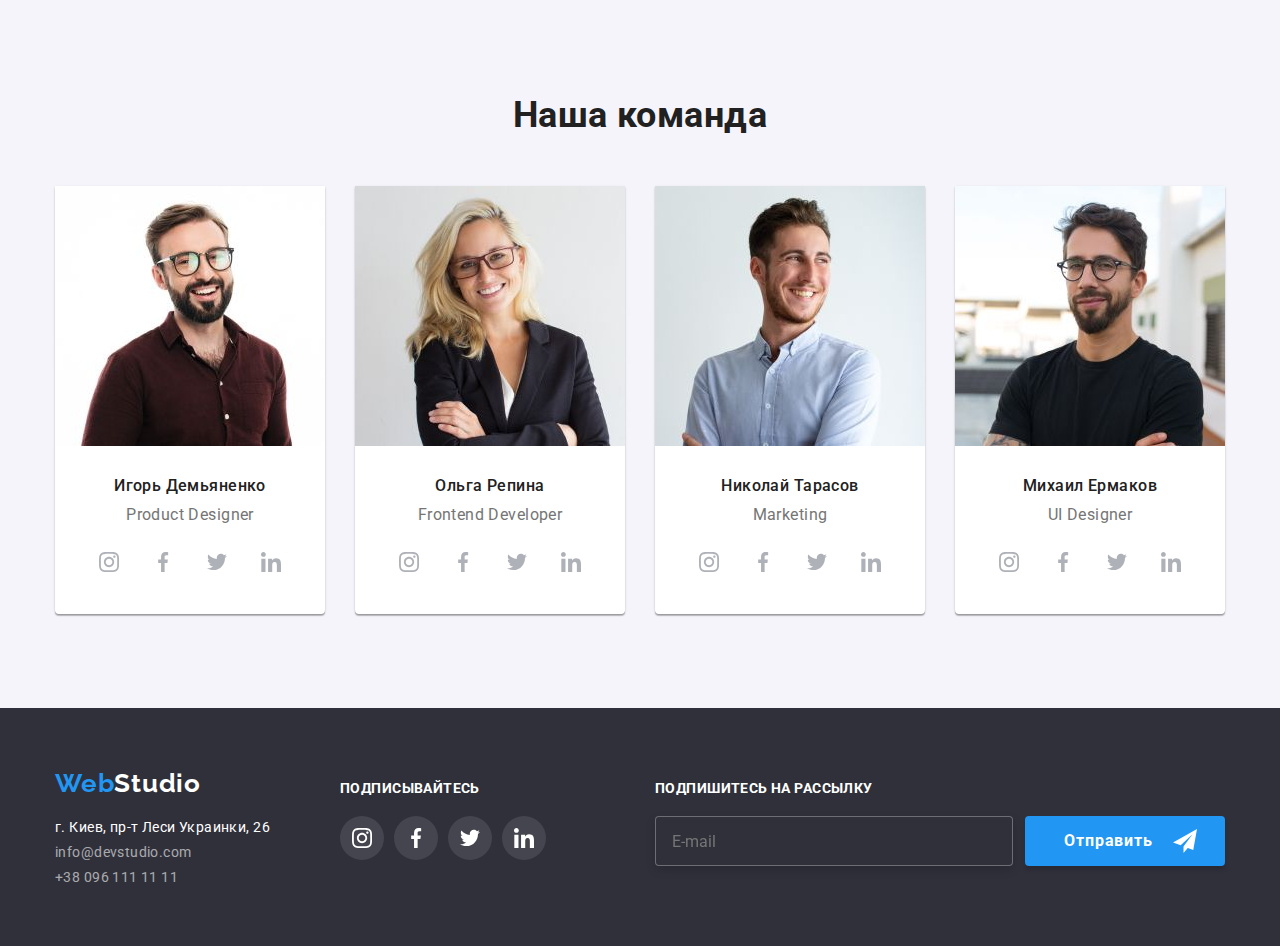
==== commit 6ea63fe2: "Допил ДЗ" ====
--- a/index.html
+++ b/index.html
@@ -120,8 +120,8 @@
         <ul class="container our-work-block list">
           <li class="item our-work-item">
             <img 
-              srcset="./images/box1.jpg 1x, ./images/box1x2.jpg 2x,"
-              src="./images/box1.jpg" 
+              srcset="./images/box/box1.jpg 1x, ./images/box/box1x2.jpg 2x,"
+              src="./images/box/box1.jpg" 
               alt="Работа с планшетом" 
               width="370" 
             />
@@ -131,8 +131,8 @@
           </li>
           <li class="item our-work-item">
             <img 
-              srcset="./images/box2.jpg 1x, ./images/box2x2.jpg 2x,"
-              src="./images/box2.jpg" 
+              srcset="./images/box/box2.jpg 1x, ./images/box/box2x2.jpg 2x,"
+              src="./images/box/box2.jpg" 
               alt="Смартфон в руке" 
               width="370" 
             />
@@ -142,8 +142,8 @@
           </li>
           <li class="item our-work-item">
             <img 
-              srcset="./images/box3.jpg 1x, ./images/box3x2.jpg 2x,"
-              src="./images/box3.jpg" 
+              srcset="./images/box/box3.jpg 1x, ./images/box/box3x2.jpg 2x,"
+              src="./images/box/box3.jpg" 
               alt="Цветовая палитра на планшете" 
               width="370" 
             />
@@ -160,12 +160,29 @@
         
         <ul class="container team-box list">
           <li class="item">
-            <img 
+            <picture>
+              <source 
+                media="(min-width: 1200px)" 
+                srcset="./images/dev/dev1-1200.jpg 1x, ./images/dev/dev1-1200x2.jpg 2x,"
+              >
+              <source 
+                media="(min-width: 768px) and (max-width: 1199px)"
+                srcset="./images/dev/dev1-768.jpg 1x, ./images/dev/dev1-768x2.jpg 2x,"
+              >
+              <source 
+                media="(max-width: 767px)" 
+                srcset="./images/dev/dev1-480.jpg 1x, ./images/dev/dev1-480x2.jpg 2x,"
+              >
+              
+              <img src="./images/dev/dev1-480.jpg" width="450" alt="Фото Игоря Демьяненко">
+            </picture>
+            
+            <!-- <img 
               srcset="./images/dev1.jpg 1x, ./images/dev1x2.jpg 2x,"
               src="./images/dev1.jpg" 
               alt="Фото Игоря Демьяненко" 
               width="450" 
-            />
+            /> -->
             <h3>Игорь Демьяненко</h3>
             <p>Product Designer</p>
             <ul class="list social-block">
@@ -200,12 +217,30 @@
             </ul>
           </li>
           <li class="item">
-            <img 
+            <picture>
+              <source 
+                media="(min-width: 1200px)" 
+                srcset="./images/dev/dev2-1200.jpg 1x, ./images/dev/dev2-1200x2.jpg 2x,"
+              >
+              <source 
+                media="(min-width: 768px) and (max-width: 1199px)"
+                srcset="./images/dev/dev2-768.jpg 1x, ./images/dev/dev2-768x2.jpg 2x,"
+              >
+              <source 
+                media="(max-width: 767px)" 
+                srcset="./images/dev/dev2-480.jpg 1x, ./images/dev/dev2-480x2.jpg 2x,"
+              >
+              
+              <img src="./images/dev/dev2-480.jpg" width="450" alt="Фото Ольги Репиной">
+            </picture>
+
+
+            <!-- <img 
               srcset="./images/dev2.jpg 1x, ./images/dev2x2.jpg 2x,"
               src="./images/dev2.jpg" 
               alt="Фото Ольги Репиной" 
               width="450" 
-            />
+            /> -->
             <h3>Ольга Репина</h3>
             <p>Frontend Developer</p>
             <ul class="list social-block">
@@ -240,12 +275,29 @@
             </ul>
           </li>
           <li class="item">
-            <img 
+            <picture>
+              <source 
+                media="(min-width: 1200px)" 
+                srcset="./images/dev/dev3-1200.jpg 1x, ./images/dev/dev3-1200x2.jpg 2x,"
+              >
+              <source 
+                media="(min-width: 768px) and (max-width: 1199px)"
+                srcset="./images/dev/dev3-768.jpg 1x, ./images/dev/dev3-768x2.jpg 2x,"
+              >
+              <source 
+                media="(max-width: 767px)" 
+                srcset="./images/dev/dev3-480.jpg 1x, ./images/dev/dev3-480x2.jpg 2x,"
+              >
+              
+              <img src="./images/dev/dev3-480.jpg" width="450" alt="Фото Николая Тарасова">
+            </picture>
+            
+            <!-- <img 
               srcset="./images/dev3.jpg 1x, ./images/dev3x2.jpg 2x,"
               src="./images/dev3.jpg" 
               alt="Фото Николая Тарасова" 
               width="450" 
-            />
+            /> -->
             <h3>Николай Тарасов</h3>
             <p>Marketing</p>
             <ul class="list social-block">
@@ -280,11 +332,29 @@
             </ul>
           </li>
           <li class="item">
-            <img 
+            <picture>
+              <source 
+                media="(min-width: 1200px)" 
+                srcset="./images/dev/dev4-1200.jpg 1x, ./images/dev/dev4-1200x2.jpg 2x,"
+              >
+              <source 
+                media="(min-width: 768px) and (max-width: 1199px)"
+                srcset="./images/dev/dev4-768.jpg 1x, ./images/dev/dev4-768x2.jpg 2x,"
+              >
+              <source 
+                media="(max-width: 767px)" 
+                srcset="./images/dev/dev4-480.jpg 1x, ./images/dev/dev4-480x2.jpg 2x,"
+              >
+              
+              <img src="./images/dev/dev4-480.jpg" width="450" alt="Фото Михаила Ермакова">
+            </picture>
+            
+            <!-- <img 
               srcset="./images/dev4.jpg 1x, ./images/dev4x2.jpg 2x,"
               src="./images/dev4.jpg" 
               alt="Фото Михаила Ермакова" 
-              width="450" />
+              width="450" /> -->
+
             <h3>Михаил Ермаков</h3>
             <p>UI Designer</p>
             <ul class="list social-block">
--- a/css/main.min.css
+++ b/css/main.min.css
@@ -1,2 +1,2 @@
-/*! modern-normalize v1.0.0 | MIT License | https://github.com/sindresorhus/modern-normalize */*,*::before,*::after{-webkit-box-sizing:border-box;box-sizing:border-box}:root{-moz-tab-size:4;-o-tab-size:4;tab-size:4}html{line-height:1.15;-webkit-text-size-adjust:100%}body{margin:0}body{font-family:system-ui,-apple-system,"Segoe UI",Roboto,Helvetica,Arial,sans-serif,"Apple Color Emoji","Segoe UI Emoji"}hr{height:0;color:inherit}abbr[title]{-webkit-text-decoration:underline dotted;text-decoration:underline dotted}b,strong{font-weight:bolder}code,kbd,samp,pre{font-family:ui-monospace, SFMono-Regular, Consolas, "Liberation Mono", Menlo, monospace;font-size:1em}small{font-size:80%}sub,sup{font-size:75%;line-height:0;position:relative;vertical-align:baseline}sub{bottom:-0.25em}sup{top:-0.5em}table{text-indent:0;border-color:inherit}button,input,optgroup,select,textarea{font-family:inherit;font-size:100%;line-height:1.15;margin:0}button,select{text-transform:none}button,[type="button"],[type="reset"],[type="submit"]{-webkit-appearance:button}::-moz-focus-inner{border-style:none;padding:0}:-moz-focusring{outline:1px dotted ButtonText}:-moz-ui-invalid{box-shadow:none}legend{padding:0}progress{vertical-align:baseline}::-webkit-inner-spin-button,::-webkit-outer-spin-button{height:auto}[type="search"]{-webkit-appearance:textfield;outline-offset:-2px}::-webkit-search-decoration{-webkit-appearance:none}::-webkit-file-upload-button{-webkit-appearance:button;font:inherit}summary{display:list-item}header .link,.backdrop,.modal,.form-input,.form-icon,.label-check::before,.close-icon,.social-link,.clients-link,.portfolio-nav button,.portfolio-card>.item,.portfolio-overlay{-webkit-transition-property:all;transition-property:all;-webkit-transition-duration:250ms;transition-duration:250ms;-webkit-transition-timing-function:cubic-bezier(0.4, 0, 0.2, 1);transition-timing-function:cubic-bezier(0.4, 0, 0.2, 1)}body{background-color:#fff;color:#757575;font-family:Roboto, sans-serif;font-size:14px;letter-spacing:0.03em}body.modal-open{overflow:hidden}h1,h2,h3{color:#212121;font-weight:bold;margin-top:0px;margin-bottom:0px}h2{font-size:36px;line-height:1.17;text-align:center}p{margin-top:0px;margin-bottom:0px}img{display:block;max-width:-webkit-max-content;max-width:-moz-max-content;max-width:max-content;height:auto}.list{padding:0;margin:0;list-style:none}.visually-hidden{position:absolute;clip:rect(0 0 0 0);width:1px;height:1px;margin:-1px}.container{-webkit-box-sizing:border-box;box-sizing:border-box;padding-left:15px;padding-right:15px;margin-left:auto;margin-right:auto}@media screen and (max-width: 479px){.container{max-width:479px}}@media screen and (min-width: 480px){.container{width:480px}}@media screen and (min-width: 768px){.container{width:768px}}@media screen and (min-width: 1200px){.container{width:1200px}}.logo{color:#2196f3;font-family:Raleway;font-style:normal;font-weight:bold;font-size:24px;line-height:1.167em;letter-spacing:0.03em;text-decoration:none;margin-top:auto;margin-bottom:auto}.logo .header-logo-end{color:#000000}.logo .footer-logo-end{color:#fff}@media screen and (min-width: 1200px){.logo{font-size:26px;line-height:1.192em}}header{position:relative;font-style:normal;border-bottom:1px solid #ececec}header .link{color:#212121;font-weight:500;line-height:1.14;letter-spacing:0.02em;text-decoration:none}header .link:hover,header .link:focus{color:#2196f3}header .link.current{color:#2196f3}@media screen and (max-width: 767px){header .link{font-size:40px;line-height:47px}}.main-nav{display:-webkit-box;display:-ms-flexbox;display:flex}@media screen and (min-width: 768px){.main-nav .link{display:inline-block;padding-top:32px;padding-bottom:32px}}.main-nav svg{vertical-align:sub}@media screen and (max-width: 767px){.main-nav .logo{margin-top:16px;margin-bottom:16px}}.menu-container{width:100%}@media screen and (max-width: 767px){.menu-container{display:none;position:absolute;top:0%;left:0;padding-top:48px;padding-left:40px;background-color:#fff}.menu-container.is-open{display:block}}@media screen and (min-width: 768px){.menu-container{position:relative;display:-webkit-box;display:-ms-flexbox;display:flex}}@media screen and (max-width: 767px){.site-nav{margin-bottom:270px}}@media screen and (min-width: 768px){.site-nav{display:-webkit-box;display:-ms-flexbox;display:flex}}@media screen and (min-width: 768px) and (max-width: 1199px){.site-nav{margin-left:80px}}@media screen and (min-width: 1200px){.site-nav{margin-left:93px;margin-right:auto}}@media screen and (max-width: 767px){.site-nav .item{margin-bottom:32px}}@media screen and (max-width: 767px){.site-nav .link{font-size:40px;line-height:47px}}@media screen and (min-width: 768px){.site-nav>.item+.item{margin-left:50px}}.auth-nav{display:-webkit-box;display:-ms-flexbox;display:flex}@media screen and (max-width: 768px){.auth-nav{width:300px;-webkit-box-orient:vertical;-webkit-box-direction:reverse;-ms-flex-direction:column-reverse;flex-direction:column-reverse;margin-bottom:32px}}@media screen and (max-width: 1199px){.auth-nav{-ms-flex-wrap:wrap;flex-wrap:wrap}}@media screen and (min-width: 768px) and (max-width: 1199px){.auth-nav{margin-left:auto}}@media screen and (min-width: 768px) and (max-width: 1199px){.auth-nav{position:absolute;-ms-flex-wrap:wrap;flex-wrap:wrap;width:145px;top:21px;right:15px}}@media screen and (max-width: 768px){.auth-nav>.item{margin-bottom:32px}}@media screen and (min-width: 768px) and (max-width: 1199px){.auth-nav>.item+.item{margin-top:10px}}@media screen and (min-width: 1200px){.auth-nav>.item+.item{margin-left:50px}}.auth-nav .link{color:#757575}@media screen and (min-width: 768px) and (max-width: 1199px){.auth-nav .link{padding-top:0px;padding-bottom:0px;font-size:12px;line-height:1.167em}}@media screen and (max-width: 767px){.link.number{font-size:34px;line-height:40px;color:#2196f3}}@media screen and (max-width: 767px){.link.email{font-size:24px;line-height:28px}}.address-icon{fill:currentColor;margin-right:8px}@media screen and (max-width: 767px){.address-icon{display:none}}@media screen and (min-width: 1200px){.address-icon{margin-right:10px}}.social-list{display:-webkit-box;display:-ms-flexbox;display:flex}@media screen and (min-width: 768px){.social-list{display:none}}.social-list .item+.item{margin-left:20px}.social-list a{font-size:18px;line-height:22px;text-decoration:none;color:#2196f3}.current{display:inline-block;position:relative;color:#2196f3}@media screen and (min-width: 768px){.current::after{display:block;position:absolute;content:" ";background-color:#2196f3;border-radius:2px;bottom:0;left:0;width:100%;height:4px}}.menu-button{margin-left:auto;margin-right:10px;z-index:3;background-color:#fff}@media screen and (min-width: 768px){.menu-button{display:none}}.menu-button .menu-button-close{display:none}.menu-button.is-open .menu-button-close{display:block}.menu-button.is-open .menu-button-open{display:none}.menu-button-icon{fill:#212121}.menu-button-icon:hover,.menu-button-icon:focus{fill:#2196f3}.hero{max-width:1600px;height:600px;margin-left:auto;margin-right:auto;background-color:#2f303a;padding-top:200px;padding-bottom:200px;text-align:center;background-size:cover}@media screen and (max-width: 479px){.hero{background-image:-webkit-gradient(linear, left top, right top, from(rgba(47,48,58,0.4)), to(rgba(47,48,58,0.4))),url(../images/header/header480.jpg);background-image:linear-gradient(to right, rgba(47,48,58,0.4), rgba(47,48,58,0.4)),url(../images/header/header480.jpg)}}@media screen and (min-width: 480px){.hero{background-image:-webkit-gradient(linear, left top, right top, from(rgba(47,48,58,0.4)), to(rgba(47,48,58,0.4))),url(../images/header/header768.jpg);background-image:linear-gradient(to right, rgba(47,48,58,0.4), rgba(47,48,58,0.4)),url(../images/header/header768.jpg)}}@media screen and (min-width: 768px){.hero{background-image:-webkit-gradient(linear, left top, right top, from(rgba(47,48,58,0.4)), to(rgba(47,48,58,0.4))),url(../images/header/header1600.jpg);background-image:linear-gradient(to right, rgba(47,48,58,0.4), rgba(47,48,58,0.4)),url(../images/header/header1600.jpg)}}.hero>h1{margin-bottom:0px;color:#fff;font-weight:900;font-size:44px;line-height:1.36;letter-spacing:0.06em;text-transform:uppercase}button{border-radius:4px;border:none;cursor:pointer}.hero>button{margin-top:30px;width:200px;height:50px;color:#fff;background-color:#2196f3;font-size:16px;line-height:1.88;text-align:center;letter-spacing:0.06em}.backdrop{position:fixed;top:0;left:0;width:100%;height:100%;background-color:rgba(0,0,0,0.2);opacity:1;overflow-y:scroll;z-index:20}.backdrop.is-hidden{opacity:0;pointer-events:none}.backdrop.is-hidden .modal{-webkit-transform:translate(-50%, -50%) scale(0.5);transform:translate(-50%, -50%) scale(0.5)}.modal{position:absolute;top:50%;left:50%;width:100%;background:#fff;-webkit-box-shadow:0px 1px 3px rgba(0,0,0,0.12),0px 1px 1px rgba(0,0,0,0.14),0px 2px 1px rgba(0,0,0,0.2);box-shadow:0px 1px 3px rgba(0,0,0,0.12),0px 1px 1px rgba(0,0,0,0.14),0px 2px 1px rgba(0,0,0,0.2);border-radius:4px;-webkit-transform:translate(-50%, -50%) scale(1);transform:translate(-50%, -50%) scale(1)}@media screen and (min-width: 480px) and (max-width: 1199px){.modal{width:450px;height:608px}}@media screen and (min-width: 1200px){.modal{width:528px;height:581px}}.modal>h2{font-weight:700;font-size:20px;line-height:23px;text-align:center;letter-spacing:0.03em;margin-top:40px;margin-left:40px;margin-right:40px;margin-bottom:12px}.form{margin-top:12px;margin-bottom:40px;margin-right:40px;margin-left:40px}.form-field{display:block;position:relative;margin-top:4px;margin-bottom:10px}.form-input{width:100%;height:40px;padding-left:32px;border:1px solid rgba(33,33,33,0.2);border-radius:4px}.form-icon{position:absolute;display:inline-block;width:18px;height:18px;background-size:contain;left:12px;bottom:11px}.form-input:focus{border:1px solid #2196f3}.form-input:focus+.form-icon{fill:#2196f3}.comment-field{resize:none;height:120px;margin-top:4px;margin-bottom:20px;padding-left:16px;padding-right:16px;padding-top:12px;padding-bottom:12px;border:1px solid rgba(33,33,33,0.2);-webkit-box-sizing:border-box;box-sizing:border-box;border-radius:4px}.form-checkbox{position:relative;margin-bottom:30px;margin-left:13px}.check{position:absolute;width:1px;height:1px;margin:-1px;border:0;padding:0;clip:rect(0 0 0 0);overflow:hidden}.label-check{line-height:24px;letter-spacing:0.03em;color:#757575}.label-check>a{text-decoration:none;color:#2196f3}.label-check::before{display:inline-block;content:" ";width:16px;height:15px;margin-right:7px;border:2px solid #212121;border-radius:2px}.check:checked+.label-check::before{background-color:#2196f3;border-color:#2196f3;fill:#fff;background-image:url("../images/icon-check.svg");background-size:contain;background-origin:border-box}.form-button{display:block;width:200px;height:50px;border-radius:4px;text-align:center;margin-right:auto;margin-left:auto;font-weight:700;font-size:16px;line-height:30px;letter-spacing:0.06em;color:#fff;background-color:#2196f3;-webkit-box-shadow:0px 4px 4px rgba(0,0,0,0.15);box-shadow:0px 4px 4px rgba(0,0,0,0.15)}.close-icon{position:absolute;top:14px;right:14px;padding:5px;border:1px solid rgba(0,0,0,0.1);border-radius:50%}.close-icon:hover,.close-icon:focus{fill:#2196f3}.principles{padding-top:94px;padding-bottom:94px}.principles h3{font-size:14px;line-height:1.14;text-transform:uppercase}@media screen and (max-width: 767px){.principles h3{text-align:center}}.principles-box h3{margin-bottom:10px}.principles p{line-height:1.71}@media screen and (min-width: 768px){.principles-box{display:-webkit-box;display:-ms-flexbox;display:flex;-ms-flex-wrap:wrap;flex-wrap:wrap}}@media screen and (min-width: 768px){.principles-box>.item{width:354px}}@media screen and (min-width: 1200px){.principles-box>.item{width:270px}}@media screen and (max-width: 767px){.principles-box>.item+.item{margin-top:30px}}@media screen and (min-width: 1200px){.principles-box>.item+.item{margin-left:30px}}@media screen and (min-width: 768px) and (max-width: 1199px){.principles-box>.item:nth-child(even){margin-left:30px}}@media screen and (min-width: 768px) and (max-width: 1199px){.principles-box>.item:nth-child(-n+2){margin-bottom:30px}}.principle-icon{-webkit-box-align:center;-ms-flex-align:center;align-items:center;background-color:#f5f4fa;border-radius:4px;width:100%;padding-top:25px;padding-bottom:25px;margin-bottom:30px}@media screen and (max-width: 767px){.principle-icon{display:block}}.our-work{padding-bottom:94px}@media screen and (max-width: 1199px){.our-work{display:none}}.our-work-block{display:-webkit-box;display:-ms-flexbox;display:flex;padding-top:50px}.our-work-item{position:relative;height:294px;padding-right:30px}.our-work-description{position:absolute;width:370px;left:0;bottom:0px;padding-top:27px;padding-bottom:27px;text-align:center;background-color:rgba(47,48,58,0.8)}.our-work-description>h3{text-transform:uppercase;color:#fff}.team{background-color:#f5f4fa;padding-top:94px;padding-bottom:94px}@media screen and (min-width: 768px){.team-box{display:-webkit-box;display:-ms-flexbox;display:flex;-ms-flex-wrap:wrap;flex-wrap:wrap}}.team h2{padding-bottom:50px}.team h3{padding-top:30px;padding-bottom:10px;font-weight:500;font-size:16px;line-height:1.19;text-align:center}.team p{padding-bottom:16px;font-size:16px;line-height:1.19;text-align:center}.team-box>.item{background-color:#fff;-webkit-box-shadow:0px 1px 3px rgba(0,0,0,0.12),0px 1px 1px rgba(0,0,0,0.14),0px 2px 1px rgba(0,0,0,0.2);box-shadow:0px 1px 3px rgba(0,0,0,0.12),0px 1px 1px rgba(0,0,0,0.14),0px 2px 1px rgba(0,0,0,0.2);border-radius:0px 0px 4px 4px}@media screen and (min-width: 768px){.team-box>.item{width:354px}}@media screen and (min-width: 1200px){.team-box>.item{width:270px}}@media screen and (max-width: 767px){.team-box>.item+.item{margin-top:30px}}@media screen and (min-width: 1200px){.team-box>.item+.item{margin-left:30px}}@media screen and (min-width: 768px) and (max-width: 1199px){.team-box>.item:nth-child(even){margin-left:30px}}@media screen and (min-width: 768px) and (max-width: 1199px){.team-box>.item:nth-child(-n+2){margin-bottom:30px}}.team-box>.item>img{width:100%}.social-block{display:-webkit-box;display:-ms-flexbox;display:flex;-webkit-box-align:center;-ms-flex-align:center;align-items:center;-webkit-box-pack:center;-ms-flex-pack:center;justify-content:center;padding-bottom:30px}footer .social-block{padding-bottom:0px}.social-link{width:44px;height:44px;display:-webkit-inline-box;display:-ms-inline-flexbox;display:inline-flex;-webkit-box-align:center;-ms-flex-align:center;align-items:center;-webkit-box-pack:center;-ms-flex-pack:center;justify-content:center;border:none;border-radius:50%}.social-block>li{margin-right:10px}.social-block>li:last-child{margin-right:0px}.social-icon{width:20px;height:20px;fill:currentColor}.footer-social{margin-left:70px}.footer-social .social-link{background-color:rgba(255,255,255,0.1);color:#fff}.team-box .social-link{color:#afb1b8}.social-link:hover,.social-link:focus{color:#fff;background-color:#2196f3}.clients{padding-top:94px;padding-bottom:94px}.clients-list{display:-webkit-box;display:-ms-flexbox;display:flex;-ms-flex-wrap:wrap;flex-wrap:wrap;padding-top:50px;margin-bottom:-30px;margin-right:-30px}.clients-list>.item{margin-bottom:30px;margin-right:30px}@media screen and (max-width: 479px){.clients-list>.item{width:calc(50% - 30px)}}@media screen and (min-width: 480px){.clients-list>.item{width:210px}}@media screen and (min-width: 768px){.clients-list>.item{width:226px}}@media screen and (min-width: 1200px){.clients-list>.item{width:170px}}.clients-link{display:-webkit-inline-box;display:-ms-inline-flexbox;display:inline-flex;-webkit-box-align:center;-ms-flex-align:center;align-items:center;-webkit-box-pack:center;-ms-flex-pack:center;justify-content:center;height:90px;width:100%;color:#afb1b8;border:1px solid #afb1b8;border-radius:4px;border-color:currentColor}.clients-link:hover,.clients-link:focus{color:#2196f3;border-color:#2196f3}.clients-icon{fill:currentColor}.portfolio{padding-top:60px;padding-bottom:30px}@media screen and (min-width: 1200px){.portfolio{padding-top:94px;padding-bottom:64px}}.portfolio-nav{display:-webkit-box;display:-ms-flexbox;display:flex;-ms-flex-wrap:wrap;flex-wrap:wrap;-webkit-box-pack:center;-ms-flex-pack:center;justify-content:center;margin-bottom:50px}@media screen and (max-width: 767px){.portfolio-nav{-webkit-box-pack:left;-ms-flex-pack:left;justify-content:left}}@media screen and (max-width: 767px){.portfolio-nav .item:nth-child(-n+3){margin-bottom:15px}}@media screen and (max-width: 767px){.portfolio-nav .item:nth-child(3){margin-right:auto}}.portfolio-nav .item+.item{margin-left:8px}@media screen and (max-width: 767px){.portfolio-nav .item:nth-child(4){margin-left:0}}.portfolio-nav button{color:#212121;background-color:#f5f4fa;font-weight:500;font-size:16px;line-height:1.63;text-align:center;padding-top:6px;padding-bottom:6px;padding-left:22px;padding-right:22px;border-radius:4px}.portfolio-nav button:hover,.portfolio-nav button:focus{color:#fff;background-color:#2196f3;-webkit-box-shadow:0px 3px 1px rgba(0,0,0,0.1),0px 1px 2px rgba(0,0,0,0.08),0px 2px 2px rgba(0,0,0,0.12);box-shadow:0px 3px 1px rgba(0,0,0,0.1),0px 1px 2px rgba(0,0,0,0.08),0px 2px 2px rgba(0,0,0,0.12)}.portfolio h3{font-weight:700;font-size:18px;line-height:2;letter-spacing:0.06em}.portfolio p{font-size:16px;line-height:1.88}.portfolio-card{display:-webkit-box;display:-ms-flexbox;display:flex;-ms-flex-wrap:wrap;flex-wrap:wrap}.portfolio-card img{width:100%}.portfolio-card>.item{background:#fff;border:1px solid #eeeeee;margin-bottom:30px}.portfolio-card>.item:hover,.portfolio-card>.item:focus{border:1px solid #eeeeee;-webkit-box-shadow:0px 1px 1px rgba(0,0,0,0.12),0px 4px 4px rgba(0,0,0,0.06),1px 4px 6px rgba(0,0,0,0.16);box-shadow:0px 1px 1px rgba(0,0,0,0.12),0px 4px 4px rgba(0,0,0,0.06),1px 4px 6px rgba(0,0,0,0.16)}@media screen and (max-width: 767px){.portfolio-card>.item{width:450px}}@media screen and (min-width: 768px){.portfolio-card>.item{width:354px;margin-right:30px}}@media screen and (min-width: 1200px){.portfolio-card>.item{width:370px}}@media screen and (min-width: 768px) and (max-width: 1199px){.portfolio-card>.item:nth-child(even){margin-right:0px}}@media screen and (min-width: 1200px){.portfolio-card>.item:nth-child(3n){margin-right:0px}}.card-description{margin-top:20px;margin-bottom:20px;margin-left:24px;margin-right:24px}.portfolio-card h3{margin-bottom:4px}.portfolio-photo{position:relative;overflow:hidden}.portfolio-overlay{position:absolute;width:100%;height:100%;left:0;bottom:0;padding-top:63px;padding-bottom:63px;padding-left:24px;padding-right:24px;color:#fff;background-color:rgba(33,150,243,0.9);-webkit-transform:translateY(100%);transform:translateY(100%)}.portfolio-card>.item:hover .portfolio-overlay,.portfolio-card>.item:focus .portfolio-overlay{-webkit-transform:translateY(0%);transform:translateY(0%)}footer{background-color:#2f303a}footer .container{padding-top:60px;padding-bottom:60px}@media screen and (min-width: 768px){footer .container{display:-webkit-box;display:-ms-flexbox;display:flex;-ms-flex-wrap:wrap;flex-wrap:wrap}}@media screen and (max-width: 1199px){footer .container{text-align:center}}footer h2{font-weight:bold;font-size:14px;line-height:16px;letter-spacing:0.03em;text-transform:uppercase;margin-top:12px;margin-bottom:20px;text-align:left;color:#fff}@media screen and (max-width: 1199px){footer h2{text-align:center}}@media screen and (max-width: 767px){.footer-address{margin-left:auto;margin-right:auto}}@media screen and (min-width: 768px) and (max-width: 1199px){.footer-address{margin-left:61px;margin-right:165px}}@media screen and (max-width: 1199px){.footer-address{margin-bottom:60px}}.footer-address .list{margin-top:20px}.footer-address .item+.item{margin-top:9px}footer address{color:#fff;font-style:normal}footer .link{color:rgba(255,255,255,0.6);text-decoration:none}@media screen and (max-width: 767px){.footer-social{margin-left:auto;margin-right:auto}}@media screen and (min-width: 768px) and (max-width: 1199px){.footer-social{margin-left:0px;margin-right:74px}}@media screen and (max-width: 1199px){.footer-social{margin-bottom:60px}}.footer-form{display:block;margin-left:auto}@media screen and (max-width: 1199px){.footer-form{margin-left:auto;margin-right:auto}}@media screen and (max-width: 1199px){footer h2{margin-top:0px}}.footer-form>form{display:block}@media screen and (min-width: 1200px){.footer-form>form{display:-webkit-box;display:-ms-flexbox;display:flex}}.send-button{position:relative;width:200px;height:50px}@media screen and (max-width: 1199px){.send-button{margin-left:auto;margin-right:auto}}.footer-button{width:200px;height:50px;padding-left:29px;padding-right:62px;font-weight:bold;font-size:16px;line-height:30px;letter-spacing:0.06em;color:#fff;background-color:#2196f3;-webkit-box-shadow:0px 4px 4px rgba(0,0,0,0.15);box-shadow:0px 4px 4px rgba(0,0,0,0.15);border-radius:4px}.footer-input{width:100%;height:50px;padding-left:16px;font-size:16px;display:-webkit-box;display:-ms-flexbox;display:flex;-webkit-box-align:center;-ms-flex-align:center;align-items:center;color:rgba(255,255,255,0.6);background-color:#2f303a;border:1px solid rgba(255,255,255,0.3);-webkit-filter:drop-shadow(0px 4px 4px rgba(0,0,0,0.15));filter:drop-shadow(0px 4px 4px rgba(0,0,0,0.15));border-radius:4px}@media screen and (min-width: 768px){.footer-input{width:450px}}@media screen and (max-width: 1199px){.footer-input{margin-bottom:20px}}@media screen and (min-width: 1200px){.footer-input{width:358px;margin-right:12px}}.send-icon{position:absolute;right:28px;bottom:13px}
+/*! modern-normalize v1.0.0 | MIT License | https://github.com/sindresorhus/modern-normalize */*,*::before,*::after{-webkit-box-sizing:border-box;box-sizing:border-box}:root{-moz-tab-size:4;-o-tab-size:4;tab-size:4}html{line-height:1.15;-webkit-text-size-adjust:100%}body{margin:0}body{font-family:system-ui,-apple-system,"Segoe UI",Roboto,Helvetica,Arial,sans-serif,"Apple Color Emoji","Segoe UI Emoji"}hr{height:0;color:inherit}abbr[title]{-webkit-text-decoration:underline dotted;text-decoration:underline dotted}b,strong{font-weight:bolder}code,kbd,samp,pre{font-family:ui-monospace, SFMono-Regular, Consolas, "Liberation Mono", Menlo, monospace;font-size:1em}small{font-size:80%}sub,sup{font-size:75%;line-height:0;position:relative;vertical-align:baseline}sub{bottom:-0.25em}sup{top:-0.5em}table{text-indent:0;border-color:inherit}button,input,optgroup,select,textarea{font-family:inherit;font-size:100%;line-height:1.15;margin:0}button,select{text-transform:none}button,[type="button"],[type="reset"],[type="submit"]{-webkit-appearance:button}::-moz-focus-inner{border-style:none;padding:0}:-moz-focusring{outline:1px dotted ButtonText}:-moz-ui-invalid{box-shadow:none}legend{padding:0}progress{vertical-align:baseline}::-webkit-inner-spin-button,::-webkit-outer-spin-button{height:auto}[type="search"]{-webkit-appearance:textfield;outline-offset:-2px}::-webkit-search-decoration{-webkit-appearance:none}::-webkit-file-upload-button{-webkit-appearance:button;font:inherit}summary{display:list-item}header .link,.backdrop,.modal,.form-input,.form-icon,.label-check::before,.close-icon,.social-link,.clients-link,.portfolio-nav button,.portfolio-card>.item,.portfolio-overlay{-webkit-transition-property:all;transition-property:all;-webkit-transition-duration:250ms;transition-duration:250ms;-webkit-transition-timing-function:cubic-bezier(0.4, 0, 0.2, 1);transition-timing-function:cubic-bezier(0.4, 0, 0.2, 1)}body{background-color:#fff;color:#757575;font-family:Roboto, sans-serif;font-size:14px;letter-spacing:0.03em}body.modal-open{overflow:hidden}h1,h2,h3{color:#212121;font-weight:bold;margin-top:0px;margin-bottom:0px}h2{font-size:36px;line-height:1.17;text-align:center}p{margin-top:0px;margin-bottom:0px}img{display:block;max-width:-webkit-fill-available;max-width:-moz-available;max-width:fill-available;height:auto}.list{padding:0;margin:0;list-style:none}.visually-hidden{position:absolute;clip:rect(0 0 0 0);width:1px;height:1px;margin:-1px}.container{-webkit-box-sizing:border-box;box-sizing:border-box;padding-left:15px;padding-right:15px;margin-left:auto;margin-right:auto}@media screen and (max-width: 479px){.container{max-width:479px}}@media screen and (min-width: 480px){.container{width:480px}}@media screen and (min-width: 768px){.container{width:768px}}@media screen and (min-width: 1200px){.container{width:1200px}}.logo{color:#2196f3;font-family:Raleway;font-style:normal;font-weight:bold;font-size:24px;line-height:1.167em;letter-spacing:0.03em;text-decoration:none;margin-top:auto;margin-bottom:auto}.logo .header-logo-end{color:#000000}.logo .footer-logo-end{color:#fff}@media screen and (min-width: 1200px){.logo{font-size:26px;line-height:1.192em}}header{position:relative;font-style:normal;border-bottom:1px solid #ececec}header .link{color:#212121;font-weight:500;line-height:1.14;letter-spacing:0.02em;text-decoration:none}header .link:hover,header .link:focus{color:#2196f3}header .link.current{color:#2196f3}@media screen and (max-width: 767px){header .link{font-size:40px;line-height:47px}}.main-nav{display:-webkit-box;display:-ms-flexbox;display:flex}@media screen and (min-width: 768px){.main-nav .link{display:inline-block;padding-top:32px;padding-bottom:32px}}.main-nav svg{vertical-align:sub}@media screen and (max-width: 767px){.main-nav .logo{margin-top:16px;margin-bottom:16px}}.menu-container{width:100%;z-index:4}@media screen and (max-width: 767px){.menu-container{display:none;position:absolute;top:0%;left:0;padding-top:48px;padding-left:40px;background-color:#fff}.menu-container.is-open{display:block}}@media screen and (min-width: 768px){.menu-container{position:relative;display:-webkit-box;display:-ms-flexbox;display:flex}}@media screen and (max-width: 767px){.site-nav{margin-bottom:270px}}@media screen and (min-width: 768px){.site-nav{display:-webkit-box;display:-ms-flexbox;display:flex}}@media screen and (min-width: 768px) and (max-width: 1199px){.site-nav{margin-left:80px}}@media screen and (min-width: 1200px){.site-nav{margin-left:93px;margin-right:auto}}@media screen and (max-width: 767px){.site-nav .item{margin-bottom:32px}}@media screen and (max-width: 767px){.site-nav .link{font-size:40px;line-height:47px}}@media screen and (min-width: 768px){.site-nav>.item+.item{margin-left:50px}}.auth-nav{display:-webkit-box;display:-ms-flexbox;display:flex}@media screen and (max-width: 767px){.auth-nav{width:300px;-webkit-box-orient:vertical;-webkit-box-direction:reverse;-ms-flex-direction:column-reverse;flex-direction:column-reverse;margin-bottom:32px}}@media screen and (max-width: 1199px){.auth-nav{-ms-flex-wrap:wrap;flex-wrap:wrap}}@media screen and (min-width: 768px) and (max-width: 1199px){.auth-nav{margin-left:auto}}@media screen and (min-width: 768px) and (max-width: 1199px){.auth-nav{position:absolute;-ms-flex-wrap:wrap;flex-wrap:wrap;width:145px;top:21px;right:15px}}@media screen and (max-width: 767px){.auth-nav>.item{margin-bottom:32px}}@media screen and (min-width: 768px) and (max-width: 1199px){.auth-nav>.item+.item{margin-top:10px}}@media screen and (min-width: 1200px){.auth-nav>.item+.item{margin-left:50px}}.auth-nav .link{color:#757575}@media screen and (min-width: 768px) and (max-width: 1199px){.auth-nav .link{padding-top:0px;padding-bottom:0px;font-size:12px;line-height:1.167em}}@media screen and (max-width: 767px){.link.number{font-size:34px;line-height:40px;color:#2196f3}}@media screen and (max-width: 767px){.link.email{font-size:24px;line-height:28px}}.address-icon{fill:currentColor;margin-right:8px}@media screen and (max-width: 767px){.address-icon{display:none}}@media screen and (min-width: 1200px){.address-icon{margin-right:10px}}.social-list{display:-webkit-box;display:-ms-flexbox;display:flex}@media screen and (min-width: 768px){.social-list{display:none}}.social-list .item+.item{margin-left:20px}.social-list a{font-size:18px;line-height:22px;text-decoration:none;color:#2196f3}.current{display:inline-block;position:relative;color:#2196f3}@media screen and (min-width: 768px){.current::after{display:block;position:absolute;content:" ";background-color:#2196f3;border-radius:2px;bottom:0;left:0;width:100%;height:4px}}.menu-button{margin-left:auto;margin-right:10px;z-index:5;background-color:#fff}@media screen and (min-width: 768px){.menu-button{display:none}}.menu-button .menu-button-close{display:none}.menu-button.is-open .menu-button-close{display:block}.menu-button.is-open .menu-button-open{display:none}.menu-button-icon{fill:#212121}.menu-button-icon:hover,.menu-button-icon:focus{fill:#2196f3}.hero{max-width:1600px;height:600px;margin-left:auto;margin-right:auto;background-color:#2f303a;padding-top:200px;padding-bottom:200px;text-align:center;background-size:cover}@media screen and (max-width: 479px){.hero{background-image:-webkit-gradient(linear, left top, right top, from(rgba(47,48,58,0.4)), to(rgba(47,48,58,0.4))),url(../images/header/header480.jpg);background-image:linear-gradient(to right, rgba(47,48,58,0.4), rgba(47,48,58,0.4)),url(../images/header/header480.jpg)}}@media screen and (min-width: 480px){.hero{background-image:-webkit-gradient(linear, left top, right top, from(rgba(47,48,58,0.4)), to(rgba(47,48,58,0.4))),url(../images/header/header768.jpg);background-image:linear-gradient(to right, rgba(47,48,58,0.4), rgba(47,48,58,0.4)),url(../images/header/header768.jpg)}}@media screen and (min-width: 768px){.hero{background-image:-webkit-gradient(linear, left top, right top, from(rgba(47,48,58,0.4)), to(rgba(47,48,58,0.4))),url(../images/header/header1600.jpg);background-image:linear-gradient(to right, rgba(47,48,58,0.4), rgba(47,48,58,0.4)),url(../images/header/header1600.jpg)}}.hero>h1{margin-bottom:0px;color:#fff;font-weight:900;font-size:44px;line-height:1.36;letter-spacing:0.06em;text-transform:uppercase}button{border-radius:4px;border:none;cursor:pointer}.hero>button{margin-top:30px;width:200px;height:50px;color:#fff;background-color:#2196f3;font-size:16px;line-height:1.88;text-align:center;letter-spacing:0.06em}.backdrop{position:fixed;top:0;left:0;width:100%;height:100%;background-color:rgba(0,0,0,0.2);opacity:1;overflow-y:scroll;z-index:20}.backdrop.is-hidden{opacity:0;pointer-events:none}.backdrop.is-hidden .modal{-webkit-transform:translate(-50%, -50%) scale(0.5);transform:translate(-50%, -50%) scale(0.5)}.modal{position:absolute;top:50%;left:50%;width:100%;background:#fff;-webkit-box-shadow:0px 1px 3px rgba(0,0,0,0.12),0px 1px 1px rgba(0,0,0,0.14),0px 2px 1px rgba(0,0,0,0.2);box-shadow:0px 1px 3px rgba(0,0,0,0.12),0px 1px 1px rgba(0,0,0,0.14),0px 2px 1px rgba(0,0,0,0.2);border-radius:4px;-webkit-transform:translate(-50%, -50%) scale(1);transform:translate(-50%, -50%) scale(1)}@media screen and (min-width: 480px) and (max-width: 1199px){.modal{width:450px;height:608px}}@media screen and (min-width: 1200px){.modal{width:528px;height:581px}}.modal>h2{font-weight:700;font-size:20px;line-height:23px;text-align:center;letter-spacing:0.03em;margin-top:40px;margin-left:40px;margin-right:40px;margin-bottom:12px}.form{margin-top:12px;margin-bottom:40px;margin-right:40px;margin-left:40px}.form-field{display:block;position:relative;margin-top:4px;margin-bottom:10px}.form-input{width:100%;height:40px;padding-left:32px;border:1px solid rgba(33,33,33,0.2);border-radius:4px}.form-icon{position:absolute;display:inline-block;width:18px;height:18px;background-size:contain;left:12px;bottom:11px}.form-input:focus{border:1px solid #2196f3}.form-input:focus+.form-icon{fill:#2196f3}.comment-field{resize:none;height:120px;margin-top:4px;margin-bottom:20px;padding-left:16px;padding-right:16px;padding-top:12px;padding-bottom:12px;border:1px solid rgba(33,33,33,0.2);-webkit-box-sizing:border-box;box-sizing:border-box;border-radius:4px}.form-checkbox{position:relative;margin-bottom:30px;margin-left:13px}.check{position:absolute;width:1px;height:1px;margin:-1px;border:0;padding:0;clip:rect(0 0 0 0);overflow:hidden}.label-check{line-height:24px;letter-spacing:0.03em;color:#757575}.label-check>a{text-decoration:none;color:#2196f3}.label-check::before{display:inline-block;content:" ";width:16px;height:15px;margin-right:7px;border:2px solid #212121;border-radius:2px}.check:checked+.label-check::before{background-color:#2196f3;border-color:#2196f3;fill:#fff;background-image:url("../images/icon-check.svg");background-size:contain;background-origin:border-box}.form-button{display:block;width:200px;height:50px;border-radius:4px;text-align:center;margin-right:auto;margin-left:auto;font-weight:700;font-size:16px;line-height:30px;letter-spacing:0.06em;color:#fff;background-color:#2196f3;-webkit-box-shadow:0px 4px 4px rgba(0,0,0,0.15);box-shadow:0px 4px 4px rgba(0,0,0,0.15)}.close-icon{position:absolute;top:14px;right:14px;padding:5px;border:1px solid rgba(0,0,0,0.1);border-radius:50%}.close-icon:hover,.close-icon:focus{fill:#2196f3}.principles{padding-top:94px;padding-bottom:94px}.principles h3{font-size:14px;line-height:1.14;text-transform:uppercase}@media screen and (max-width: 767px){.principles h3{text-align:center}}.principles-box h3{margin-bottom:10px}.principles p{line-height:1.71}@media screen and (min-width: 768px){.principles-box{display:-webkit-box;display:-ms-flexbox;display:flex;-ms-flex-wrap:wrap;flex-wrap:wrap}}@media screen and (min-width: 768px){.principles-box>.item{width:354px}}@media screen and (min-width: 1200px){.principles-box>.item{width:270px}}@media screen and (max-width: 767px){.principles-box>.item+.item{margin-top:30px}}@media screen and (min-width: 1200px){.principles-box>.item+.item{margin-left:30px}}@media screen and (min-width: 768px) and (max-width: 1199px){.principles-box>.item:nth-child(even){margin-left:30px}}@media screen and (min-width: 768px) and (max-width: 1199px){.principles-box>.item:nth-child(-n+2){margin-bottom:30px}}.principle-icon{-webkit-box-align:center;-ms-flex-align:center;align-items:center;background-color:#f5f4fa;border-radius:4px;width:100%;padding-top:25px;padding-bottom:25px;margin-bottom:30px}@media screen and (max-width: 767px){.principle-icon{display:block}}.our-work{padding-bottom:94px}@media screen and (max-width: 1199px){.our-work{display:none}}.our-work-block{display:-webkit-box;display:-ms-flexbox;display:flex;padding-top:50px}.our-work-item{position:relative;height:294px;padding-right:30px}.our-work-description{position:absolute;width:370px;left:0;bottom:0px;padding-top:27px;padding-bottom:27px;text-align:center;background-color:rgba(47,48,58,0.8)}.our-work-description>h3{text-transform:uppercase;color:#fff}.team{background-color:#f5f4fa;padding-top:94px;padding-bottom:94px}@media screen and (min-width: 768px){.team-box{display:-webkit-box;display:-ms-flexbox;display:flex;-ms-flex-wrap:wrap;flex-wrap:wrap}}.team h2{padding-bottom:50px}.team h3{padding-top:30px;padding-bottom:10px;font-weight:500;font-size:16px;line-height:1.19;text-align:center}.team p{padding-bottom:16px;font-size:16px;line-height:1.19;text-align:center}.team-box>.item{background-color:#fff;-webkit-box-shadow:0px 1px 3px rgba(0,0,0,0.12),0px 1px 1px rgba(0,0,0,0.14),0px 2px 1px rgba(0,0,0,0.2);box-shadow:0px 1px 3px rgba(0,0,0,0.12),0px 1px 1px rgba(0,0,0,0.14),0px 2px 1px rgba(0,0,0,0.2);border-radius:0px 0px 4px 4px}@media screen and (min-width: 768px){.team-box>.item{width:354px}}@media screen and (min-width: 1200px){.team-box>.item{width:270px}}@media screen and (max-width: 767px){.team-box>.item+.item{margin-top:30px}}@media screen and (min-width: 1200px){.team-box>.item+.item{margin-left:30px}}@media screen and (min-width: 768px) and (max-width: 1199px){.team-box>.item:nth-child(even){margin-left:30px}}@media screen and (min-width: 768px) and (max-width: 1199px){.team-box>.item:nth-child(-n+2){margin-bottom:30px}}.team-box>.item>img{width:100%}.social-block{display:-webkit-box;display:-ms-flexbox;display:flex;-webkit-box-align:center;-ms-flex-align:center;align-items:center;-webkit-box-pack:center;-ms-flex-pack:center;justify-content:center;padding-bottom:30px}footer .social-block{padding-bottom:0px}.social-link{width:44px;height:44px;display:-webkit-inline-box;display:-ms-inline-flexbox;display:inline-flex;-webkit-box-align:center;-ms-flex-align:center;align-items:center;-webkit-box-pack:center;-ms-flex-pack:center;justify-content:center;border:none;border-radius:50%}.social-block>li{margin-right:10px}.social-block>li:last-child{margin-right:0px}.social-icon{width:20px;height:20px;fill:currentColor}.footer-social{margin-left:70px}.footer-social .social-link{background-color:rgba(255,255,255,0.1);color:#fff}.team-box .social-link{color:#afb1b8}.social-link:hover,.social-link:focus{color:#fff;background-color:#2196f3}.clients{padding-top:94px;padding-bottom:94px;display:none}.clients-list{display:-webkit-box;display:-ms-flexbox;display:flex;-ms-flex-wrap:wrap;flex-wrap:wrap;padding-top:50px;margin-bottom:-30px;margin-left:-30px}.clients-list>.item{margin-bottom:30px;margin-left:30px}@media screen and (max-width: 479px){.clients-list>.item{width:calc(50% - 30px)}}@media screen and (min-width: 480px){.clients-list>.item{width:210px}}@media screen and (min-width: 768px){.clients-list>.item{width:226px}}@media screen and (min-width: 1200px){.clients-list>.item{width:170px}}.clients-link{display:-webkit-inline-box;display:-ms-inline-flexbox;display:inline-flex;-webkit-box-align:center;-ms-flex-align:center;align-items:center;-webkit-box-pack:center;-ms-flex-pack:center;justify-content:center;height:90px;width:100%;color:#afb1b8;border:1px solid #afb1b8;border-radius:4px;border-color:currentColor}.clients-link:hover,.clients-link:focus{color:#2196f3;border-color:#2196f3}.clients-icon{fill:currentColor}.portfolio{padding-top:60px;padding-bottom:30px}@media screen and (min-width: 1200px){.portfolio{padding-top:94px;padding-bottom:64px}}.portfolio-nav{display:-webkit-box;display:-ms-flexbox;display:flex;-ms-flex-wrap:wrap;flex-wrap:wrap;-webkit-box-pack:center;-ms-flex-pack:center;justify-content:center;margin-bottom:35px}@media screen and (max-width: 767px){.portfolio-nav{-webkit-box-pack:left;-ms-flex-pack:left;justify-content:left;max-width:400px}}.portfolio-nav .item{margin-right:8px;margin-bottom:15px}@media screen and (max-width: 767px){.portfolio-nav .item:nth-child(4){margin-left:0}}.portfolio-nav button{color:#212121;background-color:#f5f4fa;font-weight:500;font-size:16px;line-height:1.63;text-align:center;padding-top:6px;padding-bottom:6px;padding-left:22px;padding-right:22px;border-radius:4px}.portfolio-nav button:hover,.portfolio-nav button:focus{color:#fff;background-color:#2196f3;-webkit-box-shadow:0px 3px 1px rgba(0,0,0,0.1),0px 1px 2px rgba(0,0,0,0.08),0px 2px 2px rgba(0,0,0,0.12);box-shadow:0px 3px 1px rgba(0,0,0,0.1),0px 1px 2px rgba(0,0,0,0.08),0px 2px 2px rgba(0,0,0,0.12)}.portfolio h3{font-weight:700;font-size:18px;line-height:2;letter-spacing:0.06em}.portfolio p{font-size:16px;line-height:1.88}.portfolio-card{display:-webkit-box;display:-ms-flexbox;display:flex;-ms-flex-wrap:wrap;flex-wrap:wrap}.portfolio-card img{width:100%}.portfolio-card>.item{background:#fff;border:1px solid #eeeeee;margin-bottom:30px}.portfolio-card>.item:hover,.portfolio-card>.item:focus{border:1px solid #eeeeee;-webkit-box-shadow:0px 1px 1px rgba(0,0,0,0.12),0px 4px 4px rgba(0,0,0,0.06),1px 4px 6px rgba(0,0,0,0.16);box-shadow:0px 1px 1px rgba(0,0,0,0.12),0px 4px 4px rgba(0,0,0,0.06),1px 4px 6px rgba(0,0,0,0.16)}@media screen and (max-width: 767px){.portfolio-card>.item{width:450px}}@media screen and (min-width: 768px){.portfolio-card>.item{width:354px;margin-right:30px}}@media screen and (min-width: 1200px){.portfolio-card>.item{width:370px}}@media screen and (min-width: 768px) and (max-width: 1199px){.portfolio-card>.item:nth-child(even){margin-right:0px}}@media screen and (min-width: 1200px){.portfolio-card>.item:nth-child(3n){margin-right:0px}}.card-description{margin-top:20px;margin-bottom:20px;margin-left:24px;margin-right:24px}.portfolio-card h3{margin-bottom:4px}.portfolio-photo{position:relative;overflow:hidden}.portfolio-overlay{position:absolute;width:100%;height:100%;left:0;bottom:0;padding-top:63px;padding-bottom:63px;padding-left:24px;padding-right:24px;color:#fff;background-color:rgba(33,150,243,0.9);-webkit-transform:translateY(101%);transform:translateY(101%)}.portfolio-card>.item:hover .portfolio-overlay,.portfolio-card>.item:focus .portfolio-overlay{-webkit-transform:translateY(0%);transform:translateY(0%)}footer{background-color:#2f303a}footer .container{padding-top:60px;padding-bottom:60px}@media screen and (min-width: 768px){footer .container{display:-webkit-box;display:-ms-flexbox;display:flex;-ms-flex-wrap:wrap;flex-wrap:wrap}}@media screen and (max-width: 1199px){footer .container{text-align:center}}footer h2{font-weight:bold;font-size:14px;line-height:16px;letter-spacing:0.03em;text-transform:uppercase;margin-top:12px;margin-bottom:20px;text-align:left;color:#fff}@media screen and (max-width: 1199px){footer h2{text-align:center}}@media screen and (max-width: 767px){.footer-address{margin-left:auto;margin-right:auto}}@media screen and (min-width: 768px) and (max-width: 1199px){.footer-address{margin-left:61px;margin-right:165px}}@media screen and (max-width: 1199px){.footer-address{margin-bottom:60px}}.footer-address .list{margin-top:20px}.footer-address .item+.item{margin-top:9px}footer address{color:#fff;font-style:normal}footer .link{color:rgba(255,255,255,0.6);text-decoration:none}@media screen and (max-width: 767px){.footer-social{margin-left:auto;margin-right:auto}}@media screen and (min-width: 768px) and (max-width: 1199px){.footer-social{margin-left:0px;margin-right:74px}}@media screen and (max-width: 1199px){.footer-social{margin-bottom:60px}}.footer-form{display:block;margin-left:auto}@media screen and (max-width: 1199px){.footer-form{margin-left:auto;margin-right:auto}}@media screen and (max-width: 1199px){footer h2{margin-top:0px}}.footer-form>form{display:block}@media screen and (min-width: 1200px){.footer-form>form{display:-webkit-box;display:-ms-flexbox;display:flex}}.send-button{position:relative;width:200px;height:50px}@media screen and (max-width: 1199px){.send-button{margin-left:auto;margin-right:auto}}.footer-button{width:200px;height:50px;padding-left:29px;padding-right:62px;font-weight:bold;font-size:16px;line-height:30px;letter-spacing:0.06em;color:#fff;background-color:#2196f3;-webkit-box-shadow:0px 4px 4px rgba(0,0,0,0.15);box-shadow:0px 4px 4px rgba(0,0,0,0.15);border-radius:4px}.footer-input{width:100%;height:50px;padding-left:16px;font-size:16px;display:-webkit-box;display:-ms-flexbox;display:flex;-webkit-box-align:center;-ms-flex-align:center;align-items:center;color:rgba(255,255,255,0.6);background-color:#2f303a;border:1px solid rgba(255,255,255,0.3);-webkit-filter:drop-shadow(0px 4px 4px rgba(0,0,0,0.15));filter:drop-shadow(0px 4px 4px rgba(0,0,0,0.15));border-radius:4px}@media screen and (min-width: 768px){.footer-input{max-width:450px}}@media screen and (max-width: 1199px){.footer-input{margin-bottom:20px}}@media screen and (min-width: 1200px){.footer-input{width:358px;margin-right:12px}}.send-icon{position:absolute;right:28px;bottom:13px}
 /*# sourceMappingURL=main.min.css.map */